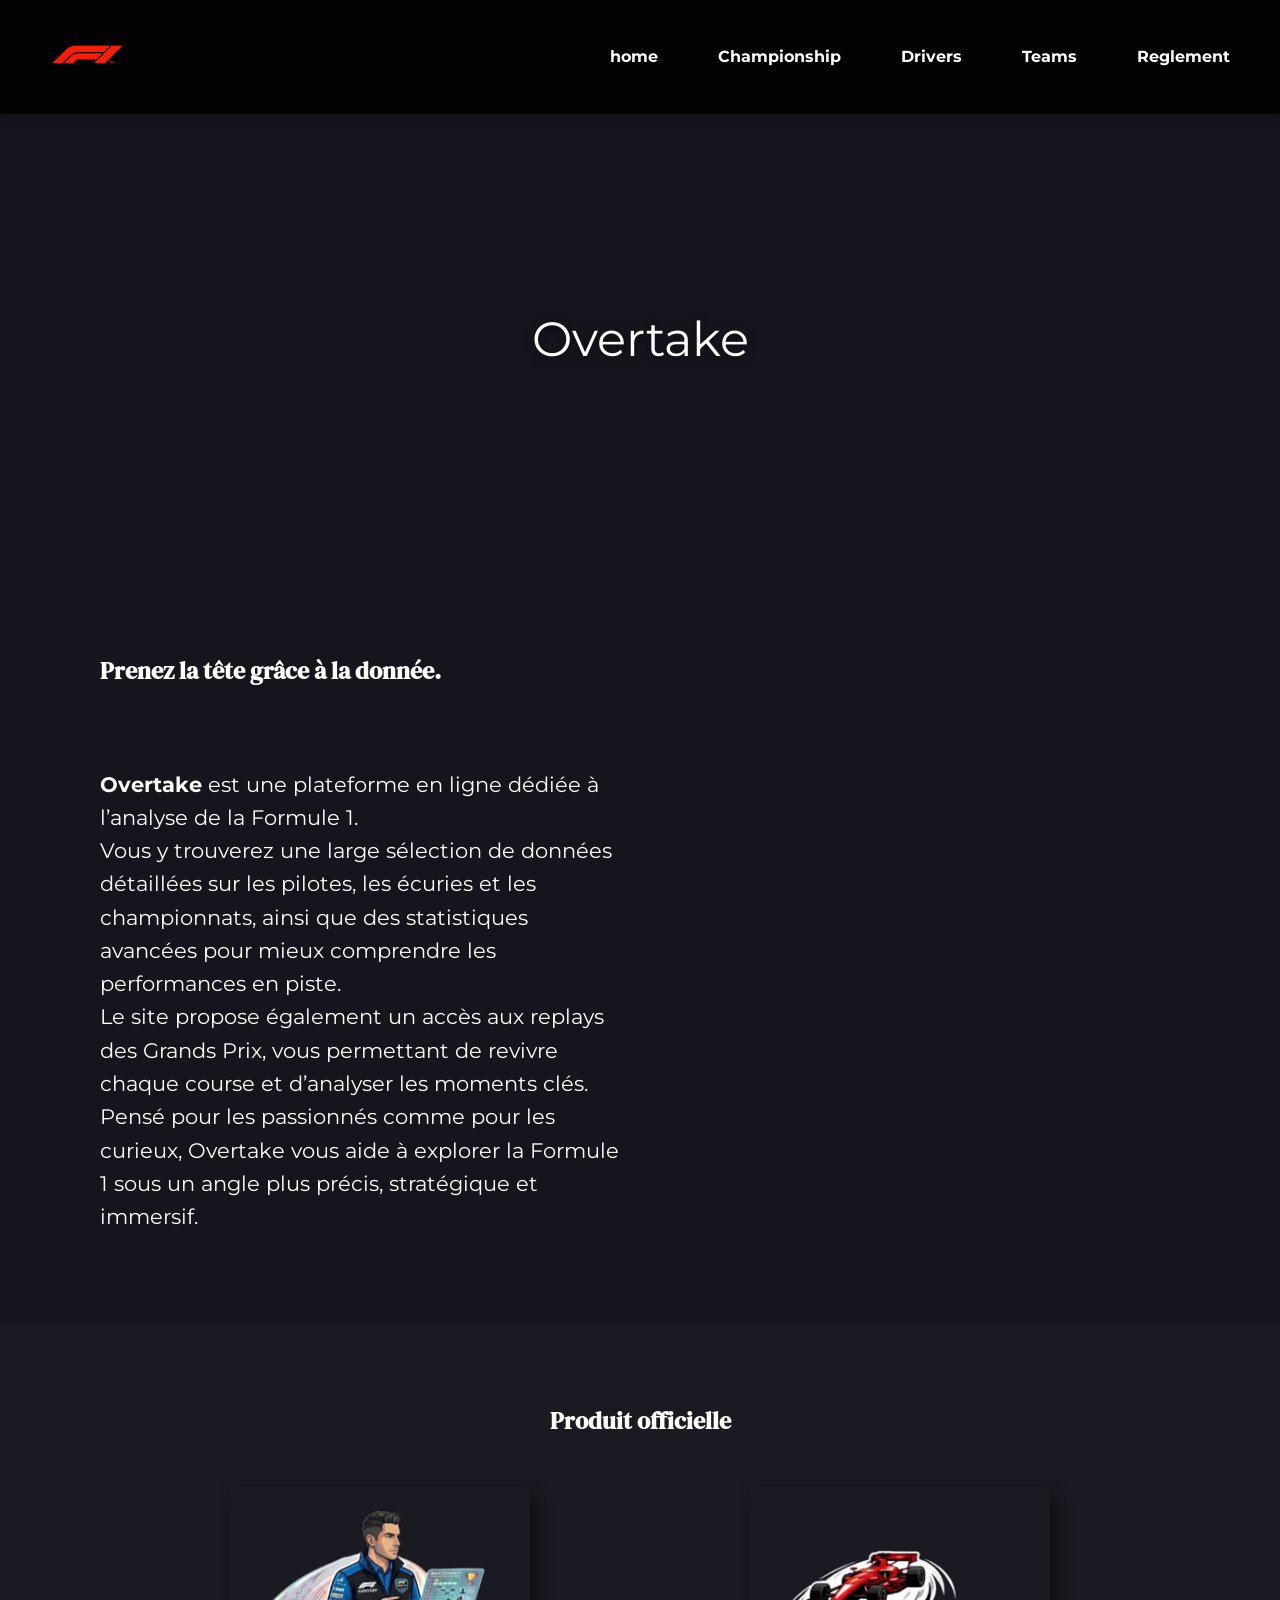
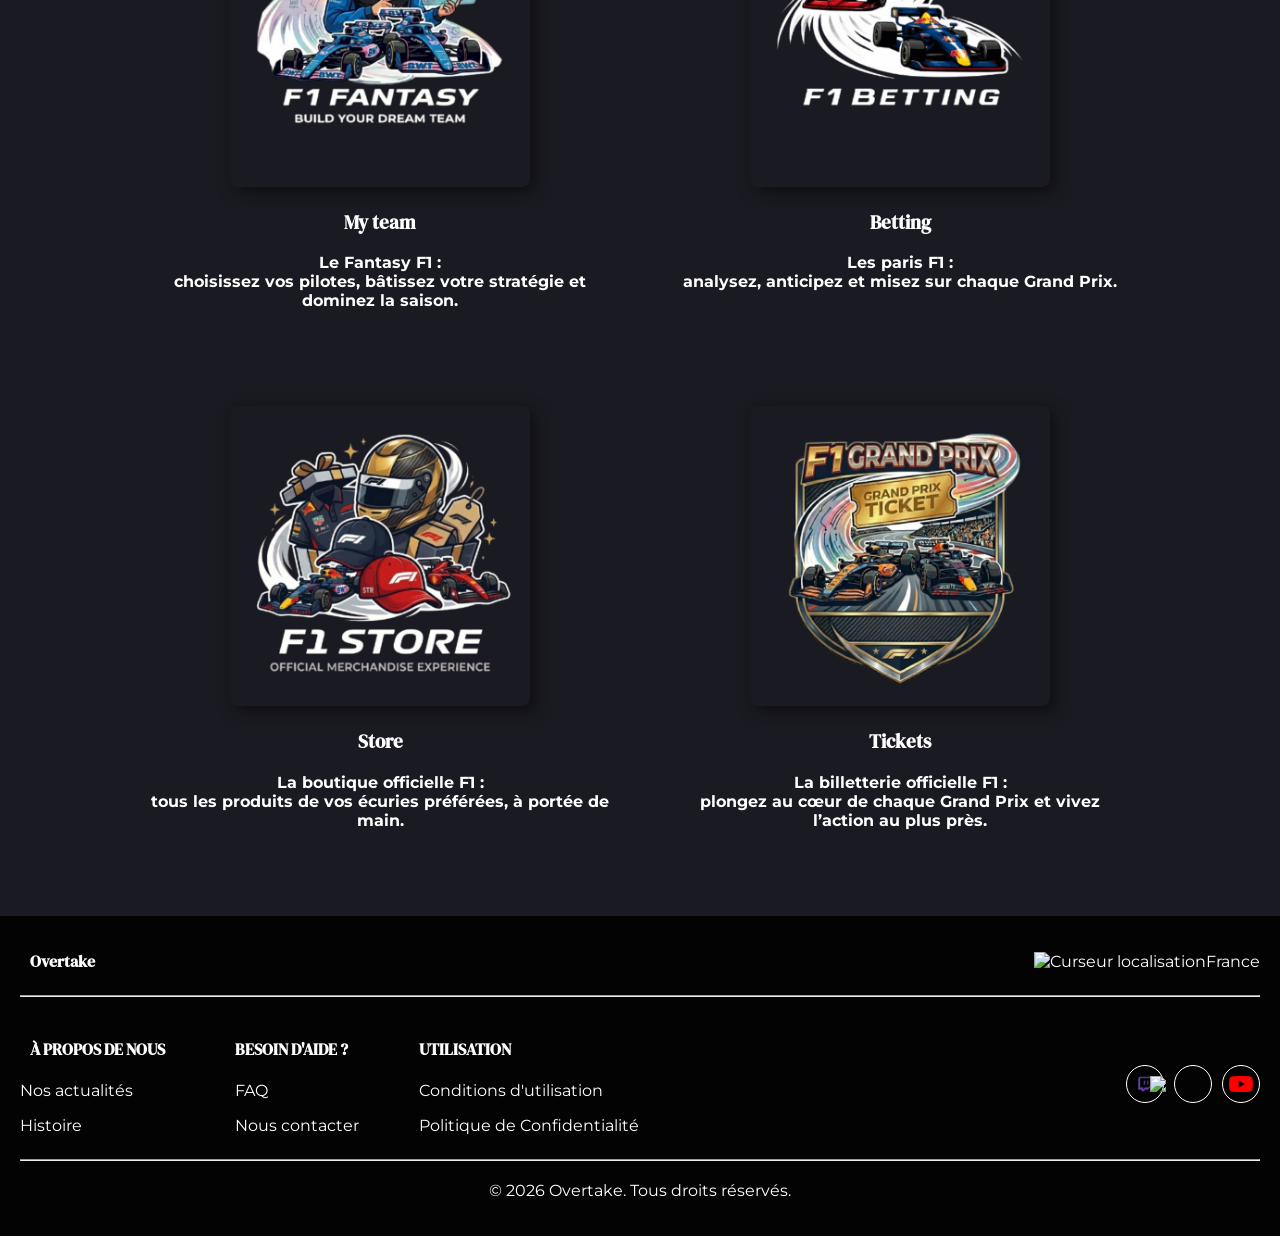
==== index.html @ e1b1501d "Add files via upload" ====
<!DOCTYPE html>
<html lang="fr">
<head>
    <meta charset="UTF-8">
    <meta name="viewport" content="width=device-width, initial-scale=1.0">
    <title>Overtake</title>
    <!-- Typographies : Montserrat + DM Serif Display -->
    <link href="https://fonts.googleapis.com/css2?family=DM+Serif+Display&family=Montserrat:wght@300;400;500;600;700;800&display=swap" rel="stylesheet">
    <link rel="shortcut icon" href="Image/logoF1.jpg">
    <link rel="stylesheet" href="Css/home.css">
</head>
<body>
    <span id="top-page"></span>
    <header>
        <a href="index.html"><img class="logo" src="Image/logoF1Detourer.png" alt="Logo F1" width="75"></a>
        <nav class="container-nav">
                <a class="btn-contact" href="Home.html">home</a>
            <a href="Championship.html">Championship</a>
            <a href="drivers.html">Drivers</a>
            <a href="team.html">Teams</a>
            <a href="reglement.html" class="active">Reglement</a>
        </nav>      
    </header>
    <section class="container-video">
        <iframe 
            class="video"
            src="https://youtu.be/MTe12fH2xtQ?si=jA2ry2TKS_gAadWl"
            frameborder="0"
            allow="autoplay"
            ></iframe>
        <div class="content-video">
            <p>Overtake<br></p>
        </div>
    </section>

    <section class="presentation">
        <h1 class="dm-serif">Prenez la tête grâce à la donnée.</h1>
        <p>
        <strong>Overtake</strong> est une plateforme en ligne dédiée à l’analyse de la Formule 1. 
        <br>Vous y trouverez une large sélection de données détaillées sur les pilotes, les écuries et les championnats, ainsi que des statistiques avancées pour mieux comprendre les performances en piste. 
        <br>Le site propose également un accès aux replays des Grands Prix, vous permettant de revivre chaque course et d’analyser les moments clés. 
        <br>Pensé pour les passionnés comme pour les curieux, Overtake vous aide à explorer la Formule 1 sous un angle plus précis, stratégique et immersif.        </p>
        <div class="slider">
            <img src="Image/verstappenTrophé.jpg" class="slide">
            <img src="Image/gaslyP1.jpg" class="slide">
            <img src="Image/prostP1.jpg" class="slide">
            <img src="Image/SchumacherP1.jpg" class="slide">
        </div>
    </section>

    <section class="nos-valeurs">
        <h2 class="dm-serif">Produit officielle</h2> 
        <div class="container-valeur">
            <div class="container-arbre">
                <a href="https://fantasy.formula1.com/en/?utm_source=web_formula1.com&utm_medium=internal_referral&utm_campaign=navigation" target="_blank"><img src="Image/myTeam.png" alt="F1 store" width="300">
                <h3 class="dm-serif">My team</h3>
                <p>Le Fantasy F1 : <br>choisissez vos pilotes, bâtissez votre stratégie et dominez la saison.</p>
                </a>
            </div>
            <div class="container-main">
                <a href="https://www.formula1.com/en/page/f1-bet target="_blank""><img src="Image/f1Betting2.png" alt="F1 Betting" width="300">
                <h3 class="dm-serif">Betting</h3>
                <p>Les paris F1 : <br>analysez, anticipez et misez sur chaque Grand Prix.</p>
                </a>
            </div>
            <div class="container-velo">
                <a href="https://f1store.formula1.com/en/?_s=bm-fi-f1-prtsite-home-content-block-cta-230625-blw target="_blank""><img src="Image/f1Store.png" alt="F1 store" width="300">
                <h3 class="dm-serif">Store</h3>
                <p>La boutique officielle F1 : <br>tous les produits de vos écuries préférées, à portée de main.</p>
                </a>
            </div>  
            <div class="container-fleur">
                <a href="https://tickets.formula1.com/fr " target="_blank"><img src="Image/myGpTicket.png" alt="F1 gpTicket" width="300">
                <h3 class="dm-serif">Tickets</h3>
                <p>La billetterie officielle F1 : <br>plongez au cœur de chaque Grand Prix et vivez l’action au plus près.</p>
                </a>
            </div>
        </div>
    </section>

    
    <footer>
        <div class="container">
            <a class="dm-serif" href="#top-page">Overtake</a>
            <p><img src="../img/location.png" alt="Curseur localisation" width="20px">France</p>
        </div>
        <hr>
        <div class="container-info">
            <div class="container-group">
                <div>
                    <h4 class="dm-serif"><a class="a-propos" href="a_propos.html">À PROPOS DE NOUS</a></h4> 
                    <P>Nos actualités</P>
                    <P>Histoire</P>
                </div>
                <div>
                    <h4 class="dm-serif">BESOIN D'AIDE ?</h4> 
                    <P>FAQ</P>
                    <P>Nous contacter</P>
                </div>
                <div>
                    <h4 class="dm-serif">UTILISATION</h4>
                    <P>Conditions d'utilisation</P>
                    <P>Politique de Confidentialité</P>
                </div>
            </div>
            <div class="container-reseau">
                <a class="reseau" href="https://www.twitch.tv/idreau_" target="_blank"><img src="Image/twitchDetourer3.png" alt="Twitch"></a> 
                <a class="reseau" href="https://www.instagram.com/idreau_/" target="_blank"><img src="Image/instaLogo.png" alt="instagram"></a> 
                <a class="reseau" href="https://www.youtube.com/@IDREAU" target="_blank"><img src="Image/youtubeDetourer.png" alt="youtube"></a> 
            </div>
        </div>
        <hr>
        <div class="container-droit">
            <p>&copy; 2026 Overtake. Tous droits réservés.</p>
        </div>
    </footer>
</body>
</html>
---- Css/home.css ----
/*=================*/
/*   RESET / BASE  */
/*=================*/

body {
    font-family: "Montserrat", Arial, sans-serif;
    margin: 0;
    background-color: #15151E;
    color: #ffffff;
}

a {
    text-decoration: none;
    color: white;
    font-weight: bold;
    padding: 10px;
}

.dm-serif {
    font-family: "DM Serif Display", serif;
}

/*=================*/
/*      HEADER     */
/*=================*/

header {
    position: sticky;
    top: 0;
    z-index: 20;
    display: flex;
    justify-content: space-between;
    align-items: center;
    padding: 20px 40px;
    background: rgba(0, 0, 0, 0.85);
    box-shadow: 0 2px 5px rgba(0,0,0,0.4);
}

header:hover {
    background: rgba(28, 28, 28, 0.85);
}

.logo {
    width: 75px;
}

.container-nav {
    display: flex;
    gap: 40px;
}

.container-nav a:hover {
    transform: scale(1.15);
}

/*=================*/
/*      VIDEO      */
/*=================*/

.container-video {
    position: relative;
    height: 50vh;
    overflow: hidden;
    display: flex;
    align-items: center;
    justify-content: center;
}

/* Compatible iframe + video */
.video {
    position: absolute;
    top: 50%;
    left: 50%;
    transform: translate(-50%, -50%);
    
    /* Trick pour couvrir toute la zone */
    width: 100vw;
    height: 56.25vw; /* ratio 16:9 */

    min-width: 100%;
    min-height: 100%;

    pointer-events: none; /* évite les clics sur YouTube */
}

/* Ajustement si écran très haut */
@media (min-aspect-ratio: 16/9) {
    .video {
        width: 177.78vh;
        height: 100vh;
    }
}

.content-video {
    position: relative;
    z-index: 1;
    color: white;
    font-size: 3em;
    text-shadow: 0 2px 8px rgba(0,0,0,0.5);
}

/*=================*/
/*   PRESENTATION  */
/*=================*/

.presentation {
    display: grid;
    grid-template-columns: 1fr 1fr;
    gap: 40px;
    align-items: center;
    padding: 70px 100px;
}

/* texte à gauche */
.presentation p {
    grid-column: 1;
    max-width: 100%;
    font-size: 1.3em;
    line-height: 1.6;
}

/* titre à gauche */
.presentation h1 {
    grid-column: 1;
}


/*=================*/
/*     SLIDER      */
/*=================*/

.slider {
    position: relative;
    max-width: 800px;
    height: 400px; /* IMPORTANT */
    overflow: hidden;
    border-radius: 10px;
}

.slide {
    position: absolute;
    width: 100%;
    height: 100%;
    object-fit: cover;
    opacity: 0;
    animation: slider 16s infinite;
}

.slide:nth-child(1) { animation-delay: 0s; }
.slide:nth-child(2) { animation-delay: 4s; }
.slide:nth-child(3) { animation-delay: 8s; }
.slide:nth-child(4) { animation-delay: 12s; }

@keyframes slider {
    0% { opacity: 0; }
    5% { opacity: 1; }
    25% { opacity: 1; }
    30% { opacity: 0; }
    100% { opacity: 0; }
}

/*=================*/
/* NOS VALEURS   */
/*=================*/

.nos-valeurs {
    background-color: #44444520;
    text-align: center;
    padding: 60px 20px;
}

.container-valeur {
    display: grid;
    /* Crée 2 colonnes égales */
    grid-template-columns: 1fr 1fr; 
    /* Espace entre les lignes et les colonnes */
    gap: 60px 40px; 
    /* Centre la grille et limite la largeur pour la lecture */
    max-width: 1000px;
    margin: 40px auto 0 auto; 
}

/* On s'assure que les liens/blocs prennent toute la largeur de la colonne */
.container-valeur > div {
    display: flex;
    flex-direction: column;
    align-items: center;
    transition: 0.4s;
}

.container-valeur img {
    max-width: 300px; /* Taille augmentée pour remplir l'espace */
    width: 100%;     /* S'adapte au conteneur */
    height: auto;
    box-shadow: 5px 5px 15px rgba(0, 0, 0, 0.5); /* Ombre plus naturelle */
    border-radius: 8px;
}

.container-valeur div:hover {
    transform: scale(1.05);
}

/*=================*/
/*     FOOTER      */
/*=================*/

footer {
    background-color: rgba(0, 0, 0, 0.85);
    color: white;
    padding: 20px;
}

footer .container {
    display: flex;
    justify-content: space-between;
    align-items: center;
}

footer .container-info {
    display: flex;
    justify-content: space-between;
    margin-top: 20px;
}

footer .container-group {
    display: flex;
    gap: 60px;
}

footer .container-droit {
    text-align: center;
    margin-top: 20px;
}

footer .reseau {
	display: flex;
	justify-content: center;
	width: 16px;
	height: 16px;
	border-radius: 50%;
	border: 1px solid white;
}

.container-reseau {
    display: flex;
    gap: 10px; /* espace entre les icônes */
    align-items: center;
}


/*=================*/
/*   ANIMATION     */
/*=================*/

.presentation,
.nos-valeurs,
.content-video p {
    opacity: 0;
    transform: translateY(50px);
    animation: fadeInUp 1s forwards;
}

@keyframes fadeInUp {
    to {
        opacity: 1;
        transform: translateY(0);
    }
}

/*=================*/
/*   RESPONSIVE    */
/*=================*/

@media (max-width: 900px) {
    .container-video {
        display: none;
    }

    .presentation {
        grid-template-columns: 1fr;
        padding: 30px;
    }

    .container-nav {
        gap: 15px;
        font-size: 0.9em;
    }
}

@media (max-width: 500px) {
    .logo {
        display: none;
    }

    .container-nav {
        font-size: 0.7em;
    }
}


/*=================*/
/* VIDEO      */
/*=================*/

.container-video-build {
    position: relative;
    width: 100%;
    height: 100vh; /* Utilise 100% de la hauteur de l'écran */
    overflow: hidden;
    display: flex;
    align-items: center;      /* Centre verticalement */
    justify-content: center;   /* Centre horizontalement */
}

.video-build {
    position: absolute;
    top: 50%;
    left: 50%;
    transform: translate(-50%, -50%);
    min-width: 100%; 
    min-height: 100%;
    width: auto;
    height: auto;   
    z-index: -1;
}

.content-video-build {
    z-index: 1;
    text-align: center; /* Centre le texte à l'intérieur du div */
}

.content-video-build p {
    color: white;
    font-family: "DM Serif Display", serif; 
    font-size: 4rem; /* Ajuste la taille selon tes besoins */
    line-height: 1.2;
    text-shadow: 0px 4px 10px rgba(0, 0, 0, 0.7); /* Ombre pour la lisibilité */
    margin: 0;
}

/*=================*/
/* ANIMATION     */
/*=================*/

/* On garde ton animation mais on cible bien le nouveau paragraphe */
.presentation,
.nos-valeurs,
.content-video-build p {
    opacity: 0;
    transform: translateY(30px);
    animation: fadeInUp 1.2s ease-out forwards;
}

@keyframes fadeInUp {
    to {
        opacity: 1;
        transform: translateY(0);
    }
}
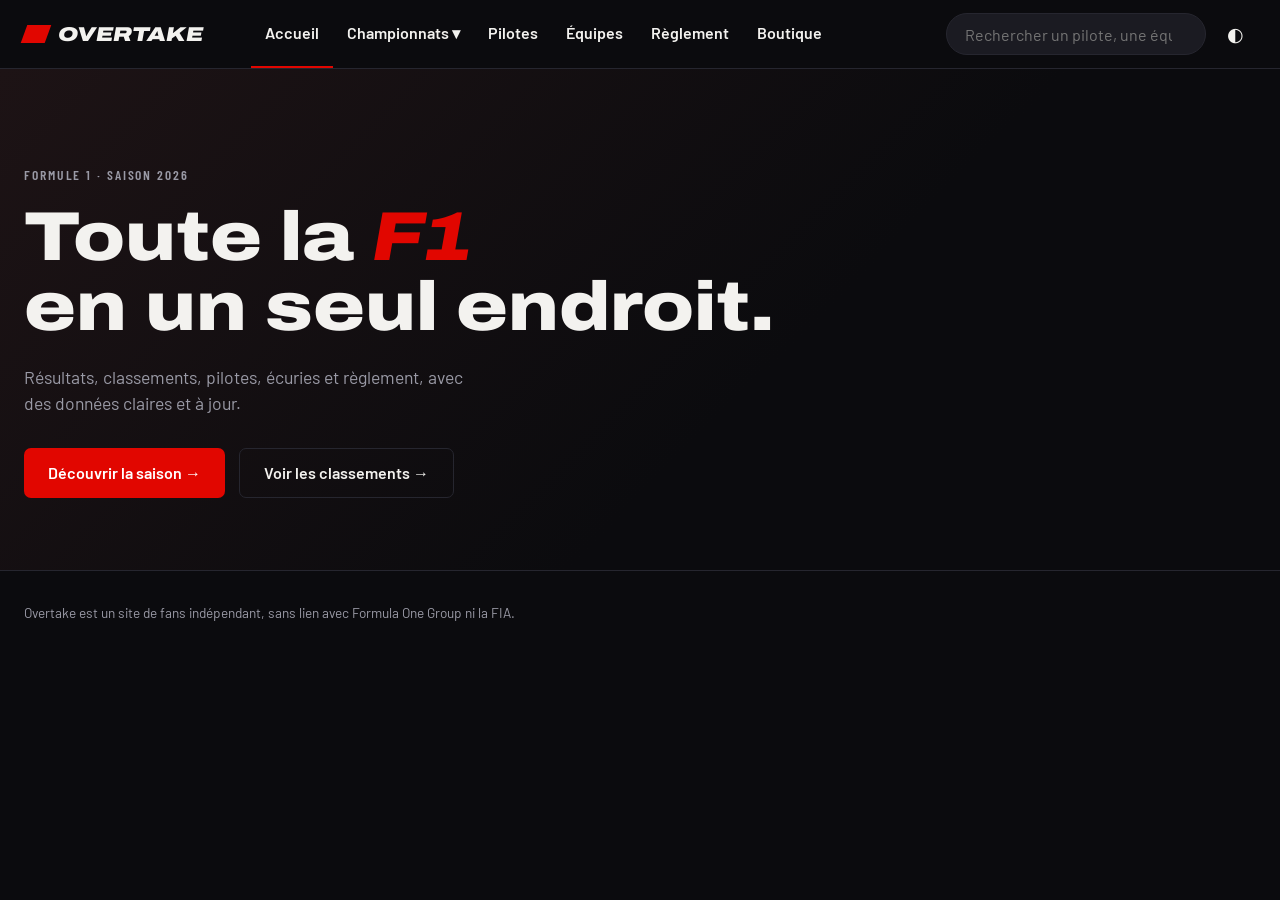
==== commit f4aa61ef: "Ajout de la navbar, du footer ainsi que du menu" ====
--- a/index.html
+++ b/index.html
@@ -3,116 +3,87 @@
 <head>
     <meta charset="UTF-8">
     <meta name="viewport" content="width=device-width, initial-scale=1.0">
-    <title>Overtake</title>
-    <!-- Typographies : Montserrat + DM Serif Display -->
-    <link href="https://fonts.googleapis.com/css2?family=DM+Serif+Display&family=Montserrat:wght@300;400;500;600;700;800&display=swap" rel="stylesheet">
-    <link rel="shortcut icon" href="Image/logoF1.jpg">
-    <link rel="stylesheet" href="Css/home.css">
+    <title>Overtake – Toute la F1 en un seul endroit</title>
+
+    <!-- Polices Google : Archivo (titres), Barlow (texte), Barlow Condensed (petits labels) -->
+    <link rel="preconnect" href="https://fonts.googleapis.com">
+    <link rel="preconnect" href="https://fonts.gstatic.com" crossorigin>
+    <link rel="stylesheet" href="https://fonts.googleapis.com/css2?family=Archivo:ital,wdth,wght@0,62..125,100..900;1,62..125,100..900&family=Barlow:wght@400;500;600;700&family=Barlow+Condensed:wght@500;600;700&display=swap">
+
+    <link rel="stylesheet" href="css/index.css">
 </head>
 <body>
-    <span id="top-page"></span>
-    <header>
-        <a href="index.html"><img class="logo" src="Image/logoF1Detourer.png" alt="Logo F1" width="75"></a>
-        <nav class="container-nav">
-                <a class="btn-contact" href="Home.html">home</a>
-            <a href="Championship.html">Championship</a>
-            <a href="drivers.html">Drivers</a>
-            <a href="team.html">Teams</a>
-            <a href="reglement.html" class="active">Reglement</a>
-        </nav>      
-    </header>
-    <section class="container-video">
-        <iframe 
-            class="video"
-            src="https://youtu.be/MTe12fH2xtQ?si=jA2ry2TKS_gAadWl"
-            frameborder="0"
-            allow="autoplay"
-            ></iframe>
-        <div class="content-video">
-            <p>Overtake<br></p>
+
+<!-- =====================================================
+     NAVBAR
+     ===================================================== -->
+<header class="nav">
+    <div class="container nav__inner">
+
+        <a href="#" class="logo">
+            <span class="logo__mark"></span>
+            OVERTAKE
+        </a>
+
+        <nav class="nav__links" id="navLinks">
+            <a href="#" class="nav__link is-active">Accueil</a>
+
+            <!-- Un lien avec menu déroulant -->
+            <div class="nav__item">
+                <button class="nav__link">Championnats ▾</button>
+                <div class="dropdown">
+                    <a href="#">Classement pilotes</a>
+                    <a href="#">Classement constructeurs</a>
+                    <a href="#">Calendrier 2026</a>
+                </div>
+            </div>
+
+            <!-- TODO : refais la même chose pour Pilotes, Équipes et Règlement -->
+            <a href="#" class="nav__link">Pilotes</a>
+            <a href="#" class="nav__link">Équipes</a>
+            <a href="#" class="nav__link">Règlement</a>
+            <a href="#boutique" class="nav__link">Boutique</a>
+        </nav>
+
+        <div class="nav__tools">
+            <input type="search" class="search" placeholder="Rechercher un pilote, une équipe…">
+            <button class="icon-btn" id="themeBtn" aria-label="Changer de thème">◐</button>
+            <button class="icon-btn burger" id="burgerBtn" aria-label="Menu">☰</button>
         </div>
-    </section>
 
-    <section class="presentation">
-        <h1 class="dm-serif">Prenez la tête grâce à la donnée.</h1>
-        <p>
-        <strong>Overtake</strong> est une plateforme en ligne dédiée à l’analyse de la Formule 1. 
-        <br>Vous y trouverez une large sélection de données détaillées sur les pilotes, les écuries et les championnats, ainsi que des statistiques avancées pour mieux comprendre les performances en piste. 
-        <br>Le site propose également un accès aux replays des Grands Prix, vous permettant de revivre chaque course et d’analyser les moments clés. 
-        <br>Pensé pour les passionnés comme pour les curieux, Overtake vous aide à explorer la Formule 1 sous un angle plus précis, stratégique et immersif.        </p>
-        <div class="slider">
-            <img src="Image/verstappenTrophé.jpg" class="slide">
-            <img src="Image/gaslyP1.jpg" class="slide">
-            <img src="Image/prostP1.jpg" class="slide">
-            <img src="Image/SchumacherP1.jpg" class="slide">
-        </div>
-    </section>
+    </div>
+</header>
 
-    <section class="nos-valeurs">
-        <h2 class="dm-serif">Produit officielle</h2> 
-        <div class="container-valeur">
-            <div class="container-arbre">
-                <a href="https://fantasy.formula1.com/en/?utm_source=web_formula1.com&utm_medium=internal_referral&utm_campaign=navigation" target="_blank"><img src="Image/myTeam.png" alt="F1 store" width="300">
-                <h3 class="dm-serif">My team</h3>
-                <p>Le Fantasy F1 : <br>choisissez vos pilotes, bâtissez votre stratégie et dominez la saison.</p>
-                </a>
-            </div>
-            <div class="container-main">
-                <a href="https://www.formula1.com/en/page/f1-bet target="_blank""><img src="Image/f1Betting2.png" alt="F1 Betting" width="300">
-                <h3 class="dm-serif">Betting</h3>
-                <p>Les paris F1 : <br>analysez, anticipez et misez sur chaque Grand Prix.</p>
-                </a>
-            </div>
-            <div class="container-velo">
-                <a href="https://f1store.formula1.com/en/?_s=bm-fi-f1-prtsite-home-content-block-cta-230625-blw target="_blank""><img src="Image/f1Store.png" alt="F1 store" width="300">
-                <h3 class="dm-serif">Store</h3>
-                <p>La boutique officielle F1 : <br>tous les produits de vos écuries préférées, à portée de main.</p>
-                </a>
-            </div>  
-            <div class="container-fleur">
-                <a href="https://tickets.formula1.com/fr " target="_blank"><img src="Image/myGpTicket.png" alt="F1 gpTicket" width="300">
-                <h3 class="dm-serif">Tickets</h3>
-                <p>La billetterie officielle F1 : <br>plongez au cœur de chaque Grand Prix et vivez l’action au plus près.</p>
-                </a>
+<main>
+
+    <!-- =====================================================
+         HERO
+         ===================================================== -->
+    <section class="hero">
+        <div class="container">
+            <p class="eyebrow">Formule 1 · Saison 2026</p>
+            <h1 class="hero__title">
+                Toute la <em>F1</em><br>
+                en un seul endroit.
+            </h1>
+            <p class="hero__text">
+                Résultats, classements, pilotes, écuries et règlement, avec des données claires et à jour.
+            </p>
+            <div class="hero__buttons">
+                <a href="#programme" class="btn btn--primary">Découvrir la saison →</a>
+                <a href="#classements" class="btn btn--ghost">Voir les classements →</a>
             </div>
         </div>
     </section>
 
-    
-    <footer>
-        <div class="container">
-            <a class="dm-serif" href="#top-page">Overtake</a>
-            <p><img src="../img/location.png" alt="Curseur localisation" width="20px">France</p>
-        </div>
-        <hr>
-        <div class="container-info">
-            <div class="container-group">
-                <div>
-                    <h4 class="dm-serif"><a class="a-propos" href="a_propos.html">À PROPOS DE NOUS</a></h4> 
-                    <P>Nos actualités</P>
-                    <P>Histoire</P>
-                </div>
-                <div>
-                    <h4 class="dm-serif">BESOIN D'AIDE ?</h4> 
-                    <P>FAQ</P>
-                    <P>Nous contacter</P>
-                </div>
-                <div>
-                    <h4 class="dm-serif">UTILISATION</h4>
-                    <P>Conditions d'utilisation</P>
-                    <P>Politique de Confidentialité</P>
-                </div>
-            </div>
-            <div class="container-reseau">
-                <a class="reseau" href="https://www.twitch.tv/idreau_" target="_blank"><img src="Image/twitchDetourer3.png" alt="Twitch"></a> 
-                <a class="reseau" href="https://www.instagram.com/idreau_/" target="_blank"><img src="Image/instaLogo.png" alt="instagram"></a> 
-                <a class="reseau" href="https://www.youtube.com/@IDREAU" target="_blank"><img src="Image/youtubeDetourer.png" alt="youtube"></a> 
-            </div>
-        </div>
-        <hr>
-        <div class="container-droit">
-            <p>&copy; 2026 Overtake. Tous droits réservés.</p>
-        </div>
-    </footer>
+</main>
+
+<footer class="footer">
+    <div class="container">
+        <p>Overtake est un site de fans indépendant, sans lien avec Formula One Group ni la FIA.</p>
+    </div>
+</footer>
+
+<script src="js/index.js"></script>
 </body>
 </html>
--- a/css/index.css
+++ b/css/index.css
@@ -0,0 +1,475 @@
+/* =========================================================
+   1. VARIABLES (couleurs, polices…)
+   Change une valeur ici, elle change partout sur le site.
+   ========================================================= */
+:root {
+    --bg: #0b0b0e;          /* fond de la page */
+    --surface: #141419;     /* fond des cartes */
+    --surface-2: #1b1b22;   /* fond un peu plus clair */
+    --line: #26262f;        /* bordures */
+    --text: #f3f2ef;        /* texte principal */
+    --muted: #9a9aa6;       /* texte secondaire */
+    --accent: #e10600;      /* rouge Overtake */
+
+    --font-title: "Archivo", "Arial Black", sans-serif;
+    --font-body: "Barlow", Arial, sans-serif;
+    --font-label: "Barlow Condensed", "Arial Narrow", sans-serif;
+
+    --radius: 10px;
+    --max-width: 1320px;
+}
+
+/* Thème clair : activé quand on ajoute data-theme="light" sur <html> (voir main.js) */
+[data-theme="light"] {
+    --bg: #f3f3f5;
+    --surface: #ffffff;
+    --surface-2: #ececf0;
+    --line: #dcdce3;
+    --text: #131317;
+    --muted: #5c5c68;
+}
+
+/* =========================================================
+   2. RESET + BASES
+   ========================================================= */
+*,
+*::before,
+*::after {
+    box-sizing: border-box;
+    margin: 0;
+    padding: 0;
+}
+
+body {
+    background: var(--bg);
+    color: var(--text);
+    font-family: var(--font-body);
+    font-size: 16px;
+    line-height: 1.5;
+}
+
+a {
+    color: inherit;
+    text-decoration: none;
+}
+
+button {
+    font: inherit;
+    color: inherit;
+    background: none;
+    border: none;
+    cursor: pointer;
+}
+
+img {
+    max-width: 100%;
+    display: block;
+}
+
+/* Conteneur centré, réutilisé dans toutes les sections */
+.container {
+    max-width: var(--max-width);
+    margin: 0 auto;
+    padding: 0 24px;
+}
+
+.section {
+    padding: 56px 0;
+}
+
+/* Titre de section avec la barre rouge devant */
+.section-title {
+    display: flex;
+    align-items: center;
+    gap: 14px;
+    font-family: var(--font-title);
+    font-weight: 800;
+    font-size: 1.8rem;
+    margin-bottom: 24px;
+}
+
+.section-title::before {
+    content: "";
+    width: 40px;
+    height: 4px;
+    background: var(--accent);
+    border-radius: 2px;
+}
+
+/* Petit texte en majuscules au-dessus des titres */
+.eyebrow {
+    font-family: var(--font-label);
+    font-weight: 600;
+    letter-spacing: 0.14em;
+    text-transform: uppercase;
+    font-size: 0.85rem;
+    color: var(--muted);
+}
+
+/* =========================================================
+   3. BOUTONS
+   ========================================================= */
+.btn {
+    display: inline-flex;
+    align-items: center;
+    gap: 10px;
+    height: 50px;
+    padding: 0 24px;
+    border-radius: 7px;
+    font-weight: 600;
+    transition: transform 0.15s, background 0.15s;
+}
+
+.btn--primary {
+    background: var(--accent);
+    color: #fff;
+}
+
+.btn--primary:hover {
+    transform: translateY(-2px);
+}
+
+.btn--ghost {
+    border: 1px solid var(--line);
+}
+
+.btn--ghost:hover {
+    background: var(--surface-2);
+}
+
+/* =========================================================
+   4. NAVBAR
+   ========================================================= */
+.nav {
+    position: sticky;           /* reste collée en haut au scroll */
+    top: 0;
+    z-index: 100;
+    background: var(--bg);
+    border-bottom: 1px solid var(--line);
+}
+
+.nav__inner {
+    display: flex;
+    align-items: center;
+    gap: 24px;
+    height: 68px;
+}
+
+.logo {
+    display: flex;
+    align-items: center;
+    gap: 10px;
+    font-family: var(--font-title);
+    font-stretch: 125%;
+    font-weight: 900;
+    font-style: italic;
+    font-size: 1.25rem;
+}
+
+/* Le petit parallélogramme rouge du logo */
+.logo__mark {
+    width: 24px;
+    height: 18px;
+    background: var(--accent);
+    transform: skewX(-20deg);
+}
+
+.nav__links {
+    display: flex;
+    align-items: center;
+    height: 100%;
+    margin-left: 24px;
+}
+
+.nav__link {
+    display: flex;
+    align-items: center;
+    height: 100%;
+    padding: 0 14px;
+    font-weight: 600;
+    border-bottom: 2px solid transparent;
+}
+
+.nav__link.is-active {
+    border-bottom-color: var(--accent);
+}
+
+/* Menu déroulant : caché par défaut, visible au survol */
+.nav__item {
+    position: relative;
+    height: 100%;
+}
+
+.dropdown {
+    display: none;
+    position: absolute;
+    top: 100%;
+    left: 0;
+    min-width: 220px;
+    padding: 8px;
+    background: var(--surface);
+    border: 1px solid var(--line);
+    border-radius: var(--radius);
+}
+
+.nav__item:hover .dropdown {
+    display: grid;
+}
+
+.dropdown a {
+    padding: 9px 12px;
+    border-radius: 6px;
+    color: var(--muted);
+}
+
+.dropdown a:hover {
+    background: var(--surface-2);
+    color: var(--text);
+}
+
+.nav__tools {
+    margin-left: auto;          /* pousse les outils tout à droite */
+    display: flex;
+    align-items: center;
+    gap: 8px;
+}
+
+.search {
+    height: 42px;
+    width: 260px;
+    padding: 0 18px;
+    border-radius: 999px;
+    border: 1px solid var(--line);
+    background: var(--surface-2);
+    color: var(--text);
+    font: inherit;
+}
+
+.icon-btn {
+    width: 42px;
+    height: 42px;
+    border-radius: 50%;
+    font-size: 1.2rem;
+}
+
+.icon-btn:hover {
+    background: var(--surface-2);
+}
+
+.burger {
+    display: none;              /* visible seulement sur mobile */
+}
+
+/* =========================================================
+   5. HERO
+   ========================================================= */
+.hero {
+    padding: 96px 0 72px;
+    /* TODO : remplace ce dégradé par ton image de fond */
+    background: linear-gradient(135deg, #1d1315, #0b0b0e 60%);
+}
+
+.hero__title {
+    font-family: var(--font-title);
+    font-stretch: 118%;
+    font-weight: 850;
+    font-size: clamp(2.3rem, 5.4vw, 4.6rem);   /* taille qui s'adapte à l'écran */
+    line-height: 1;
+    margin: 18px 0 22px;
+}
+
+.hero__title em {
+    color: var(--accent);
+}
+
+.hero__text {
+    max-width: 46ch;
+    color: var(--muted);
+    font-size: 1.1rem;
+}
+
+.hero__buttons {
+    display: flex;
+    flex-wrap: wrap;
+    gap: 14px;
+    margin-top: 32px;
+}
+
+/* =========================================================
+   6. LES 4 CARTES
+   ========================================================= */
+.cards {
+    display: grid;
+    grid-template-columns: repeat(4, 1fr);
+    gap: 16px;
+}
+
+.card {
+    min-height: 240px;
+    padding: 22px;
+    border-radius: 12px;
+    background: var(--surface);
+    border: 1px solid var(--line);
+    display: flex;
+    flex-direction: column;
+    justify-content: flex-end;   /* texte collé en bas de la carte */
+}
+
+.card h3 {
+    font-family: var(--font-title);
+    font-size: 1.4rem;
+    margin-bottom: 6px;
+}
+
+.card p {
+    color: var(--muted);
+}
+
+/* =========================================================
+   7. CLASSEMENTS + PROCHAIN GP
+   ========================================================= */
+.duo {
+    display: grid;
+    grid-template-columns: 5fr 7fr;
+    gap: 48px;
+}
+
+.standings {
+    list-style: none;
+}
+
+.standings__row {
+    display: grid;
+    grid-template-columns: 40px 1fr auto;
+    align-items: center;
+    padding: 14px 10px;
+    border-bottom: 1px solid var(--line);
+}
+
+.pts {
+    font-weight: 700;
+}
+
+/* Nom de l'écurie sous le nom du pilote */
+.name small {
+    display: block;
+    color: var(--muted);
+    font-size: 0.8rem;
+}
+
+.next-gp {
+    padding: 26px;
+    border-radius: 12px;
+    background: var(--surface);
+    border: 1px solid var(--line);
+}
+
+.next-gp h3 {
+    font-family: var(--font-title);
+    font-size: 1.6rem;
+    margin: 8px 0 4px;
+}
+
+.countdown {
+    display: grid;
+    grid-template-columns: repeat(4, 1fr);
+    gap: 8px;
+    margin-top: 20px;
+}
+
+.countdown div {
+    padding: 12px;
+    text-align: center;
+    border-radius: 8px;
+    background: var(--surface-2);
+}
+
+.countdown b {
+    display: block;
+    font-family: var(--font-title);
+    font-size: 1.7rem;
+    font-variant-numeric: tabular-nums;  /* les chiffres ne "sautent" pas */
+}
+
+.countdown small {
+    color: var(--muted);
+    font-size: 0.75rem;
+}
+
+/* =========================================================
+   8. BOUTIQUE
+   ========================================================= */
+.products {
+    display: grid;
+    grid-template-columns: repeat(auto-fill, minmax(200px, 1fr));
+    gap: 14px;
+}
+
+.product {
+    padding: 14px;
+    border-radius: 12px;
+    background: var(--surface);
+    border: 1px solid var(--line);
+}
+
+.product__img {
+    aspect-ratio: 4 / 3;
+    border-radius: 8px;
+    background: var(--surface-2);   /* TODO : remplace par une <img> */
+    margin-bottom: 12px;
+}
+
+.product__price {
+    font-weight: 700;
+    margin-top: 4px;
+}
+
+/* =========================================================
+   9. FOOTER
+   ========================================================= */
+.footer {
+    border-top: 1px solid var(--line);
+    padding: 32px 0;
+    color: var(--muted);
+    font-size: 0.85rem;
+}
+
+/* =========================================================
+   10. RESPONSIVE (tablette et mobile)
+   ========================================================= */
+@media (max-width: 1000px) {
+    .cards { grid-template-columns: repeat(2, 1fr); }
+    .duo { grid-template-columns: 1fr; }
+    .search { display: none; }
+}
+
+@media (max-width: 760px) {
+    .burger { display: block; }
+
+    /* Les liens deviennent un menu vertical caché */
+    .nav__links {
+        display: none;
+        position: absolute;
+        top: 68px;
+        left: 0;
+        right: 0;
+        height: auto;
+        flex-direction: column;
+        align-items: stretch;
+        margin: 0;
+        padding: 8px 24px 16px;
+        background: var(--surface);
+        border-bottom: 1px solid var(--line);
+    }
+
+    /* La classe "is-open" est ajoutée par main.js quand on clique sur ☰ */
+    .nav__links.is-open { display: flex; }
+
+    .nav__link { padding: 14px 0; }
+    .dropdown { display: none !important; }
+}
+
+@media (max-width: 560px) {
+    .cards { grid-template-columns: 1fr; }
+    .container { padding: 0 16px; }
+}
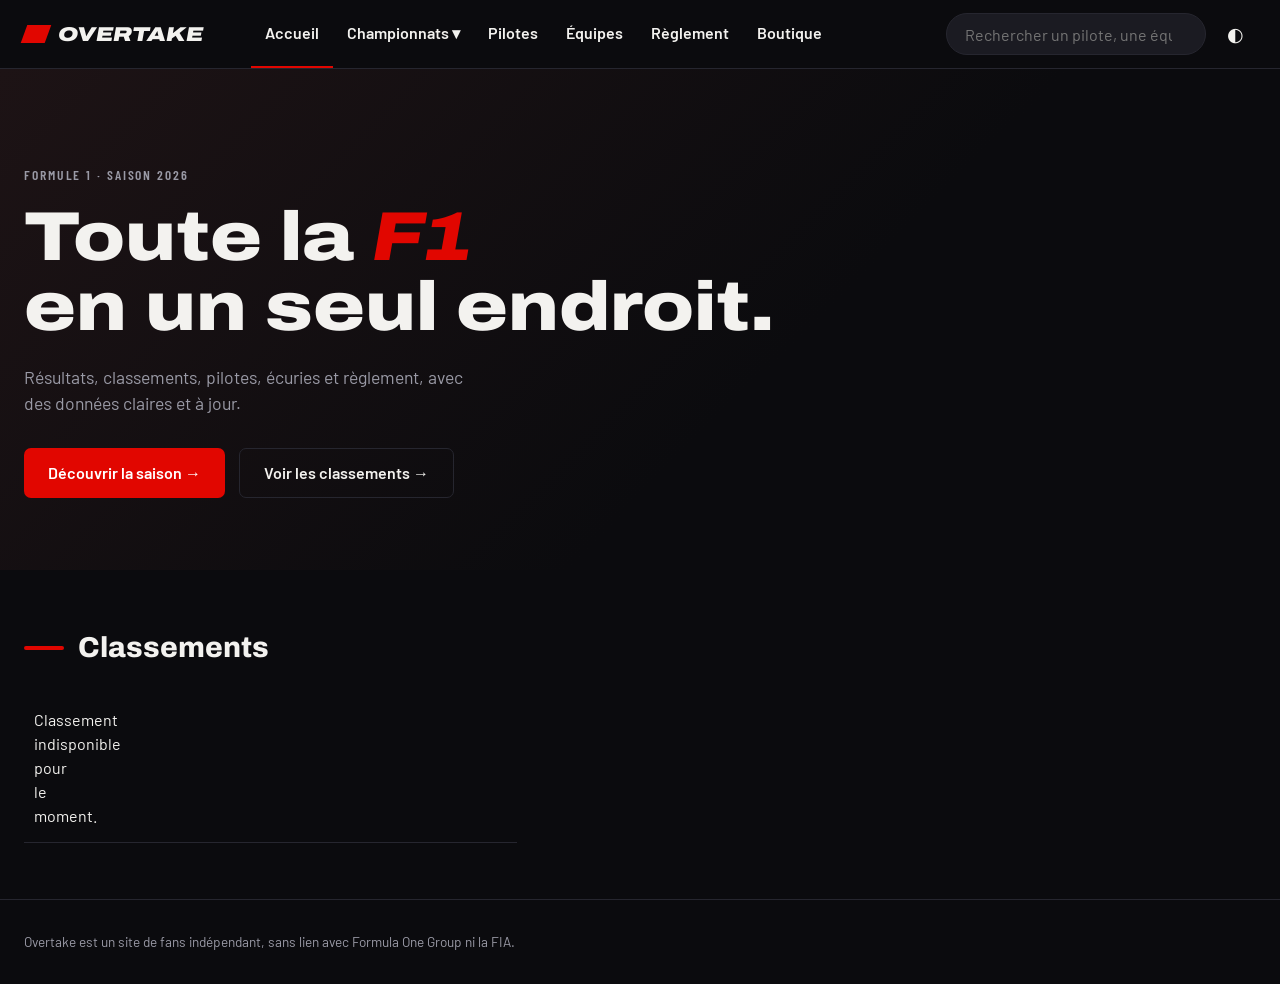
==== commit c07a1253: "Ajout du classement pilote au sur la page principale" ====
--- a/index.html
+++ b/index.html
@@ -76,6 +76,25 @@
         </div>
     </section>
 
+
+    <!-- =====================================================
+         CLASSEMENTS + PROCHAIN GP (côte à côte)
+         ===================================================== -->
+    <section class="section">
+        <div class="container duo">
+
+            <div id="classements">
+                <h2 class="section-title">Classements</h2>
+                <!-- Rempli automatiquement par main.js grâce à l'API -->
+                <ol class="standings" id="standings">
+                    <li class="standings__row">Chargement du classement…</li>
+                </ol>
+            </div>
+
+
+
+        </div>
+    </section>
 </main>
 
 <footer class="footer">
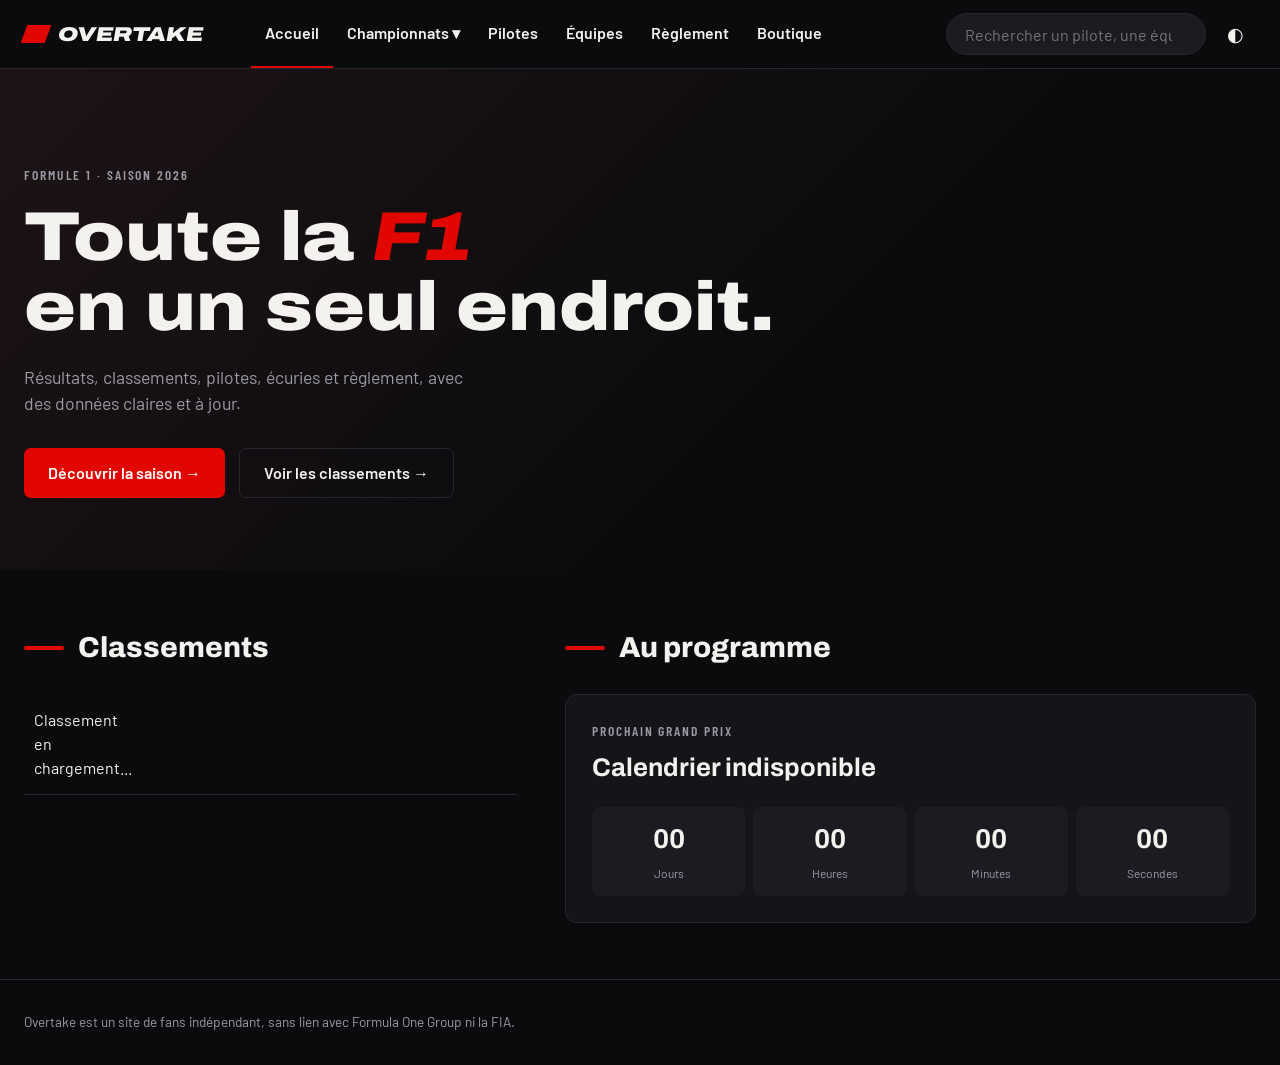
==== commit c01dad76: "Ajout du prochain gp avec le temps jusqu'au depart du grand prix" ====
--- a/index.html
+++ b/index.html
@@ -4,8 +4,6 @@
     <meta charset="UTF-8">
     <meta name="viewport" content="width=device-width, initial-scale=1.0">
     <title>Overtake – Toute la F1 en un seul endroit</title>
-
-    <!-- Polices Google : Archivo (titres), Barlow (texte), Barlow Condensed (petits labels) -->
     <link rel="preconnect" href="https://fonts.googleapis.com">
     <link rel="preconnect" href="https://fonts.gstatic.com" crossorigin>
     <link rel="stylesheet" href="https://fonts.googleapis.com/css2?family=Archivo:ital,wdth,wght@0,62..125,100..900;1,62..125,100..900&family=Barlow:wght@400;500;600;700&family=Barlow+Condensed:wght@500;600;700&display=swap">
@@ -13,21 +11,17 @@
     <link rel="stylesheet" href="css/index.css">
 </head>
 <body>
-
 <!-- =====================================================
      NAVBAR
      ===================================================== -->
 <header class="nav">
     <div class="container nav__inner">
-
         <a href="#" class="logo">
             <span class="logo__mark"></span>
             OVERTAKE
         </a>
-
         <nav class="nav__links" id="navLinks">
             <a href="#" class="nav__link is-active">Accueil</a>
-
             <!-- Un lien avec menu déroulant -->
             <div class="nav__item">
                 <button class="nav__link">Championnats ▾</button>
@@ -78,21 +72,34 @@
 
 
     <!-- =====================================================
-         CLASSEMENTS + PROCHAIN GP (côte à côte)
+         CLASSEMENTS + PROCHAIN GP
          ===================================================== -->
     <section class="section">
         <div class="container duo">
 
             <div id="classements">
                 <h2 class="section-title">Classements</h2>
-                <!-- Rempli automatiquement par main.js grâce à l'API -->
+                <!-- Rempli automatiquement par index.js grâce à l'API -->
                 <ol class="standings" id="standings">
                     <li class="standings__row">Chargement du classement…</li>
                 </ol>
             </div>
-
-
-
+            <div id="programme">
+                <h2 class="section-title">Au programme</h2>
+                <div class="next-gp">
+                    <p class="eyebrow">Prochain Grand Prix</p>
+                    <!-- Nom, circuit et date remplis automatiquement par index.js -->
+                    <h3 id="gp-name">Chargement…</h3>
+                    <p id="gp-info"></p>
+                    <!-- Le compte à rebours sera rempli par index.js -->
+                    <div class="countdown" id="countdown">
+                        <div><b id="cd-days">00</b><small>Jours</small></div>
+                        <div><b id="cd-hours">00</b><small>Heures</small></div>
+                        <div><b id="cd-min">00</b><small>Minutes</small></div>
+                        <div><b id="cd-sec">00</b><small>Secondes</small></div>
+                    </div>
+                </div>
+            </div>
         </div>
     </section>
 </main>
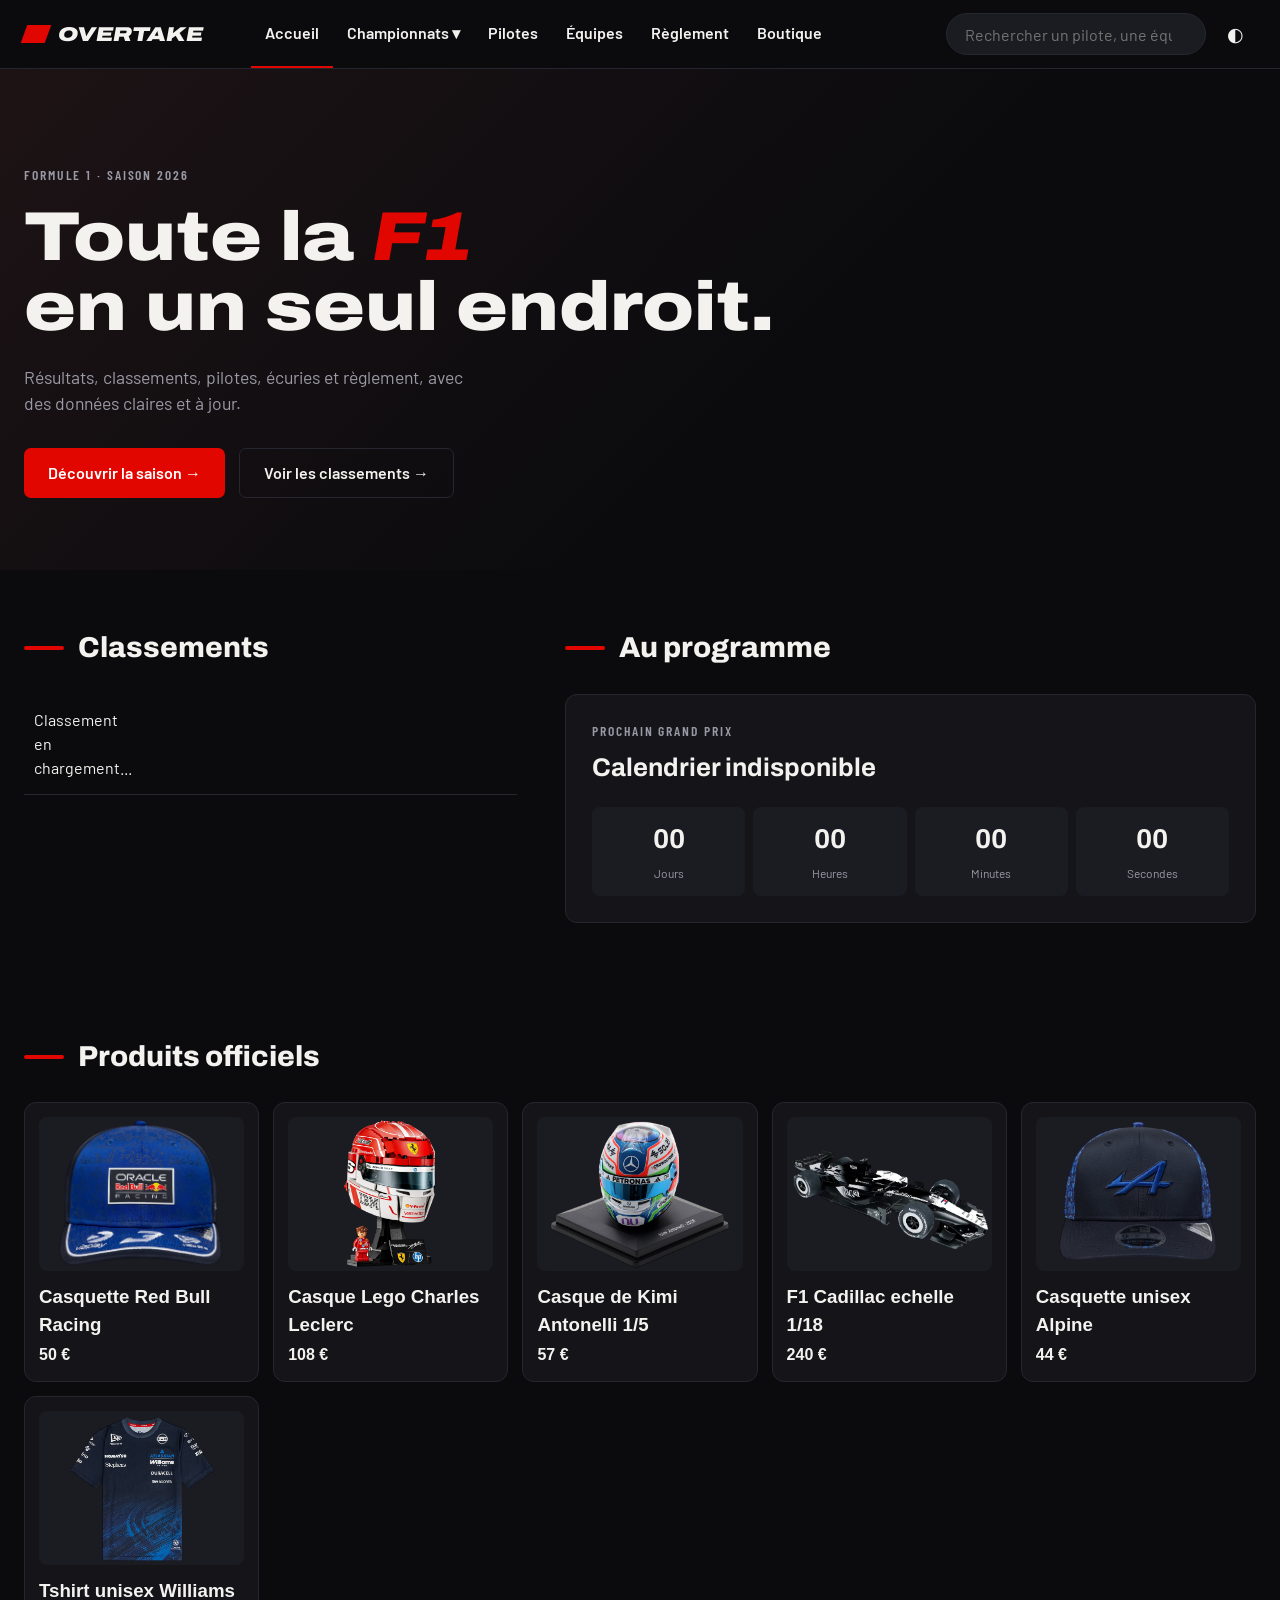
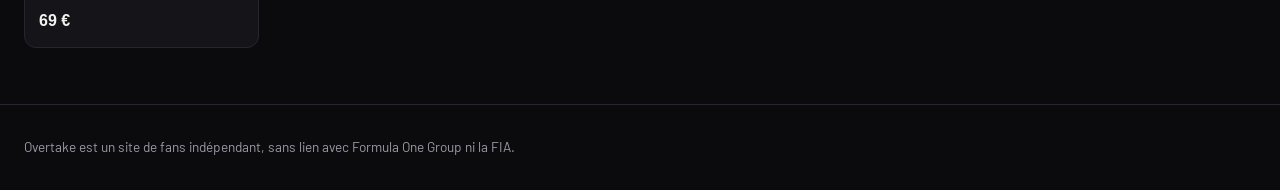
==== commit dfa4a807: "Ajout de produit pour la boutique officiel de la F1" ====
--- a/index.html
+++ b/index.html
@@ -102,6 +102,66 @@
             </div>
         </div>
     </section>
+
+
+    <!-- =====================================================
+     BOUTIQUE
+     ===================================================== -->
+    <section class="section" id="boutique">
+        <div class="container">
+            <h2 class="section-title">Produits officiels</h2>
+            <div class="products">
+                <a href="https://f1store.formula1.com/en/red-bull-racing/oracle-red-bull-racing-new-era-max-verstappen-9seventy-cap-blue-kids/t-10084261+p-020069590090661+z-9-3519022030?_ref=p-TLP:m-GRID:i-r9c0:po-27" target="_blank" rel="noopener noreferrer">
+                <article class="product">
+                    <div class="product__img"><img src="images/casquetteRedBull.png" alt="image de la casquette red bull" ></div>
+                    <h3>Casquette Red Bull Racing</h3>
+                    <p class="product__price">50 €</p>
+                </article>
+                </a>
+
+                <a href="https://f1store.formula1.com/en/scuderia-ferrari/scuderia-ferrari-hp-f1-charles-leclerc-lego-helmet/t-32753192+p-573348718358382+z-9-340554760?_ref=p-TLP:m-GRID:i-r22c0:po-66" target="_blank" rel="noopener noreferrer">
+                    <article class="product">
+                        <div class="product__img"><img src="images/casqueLegoCL16.png" alt="image du casque lego" ></div>
+                        <h3> Casque Lego Charles Leclerc</h3>
+                        <p class="product__price">108 €</p>
+                    </article>
+                </a>
+
+                <a href="https://f1store.formula1.com/en/mercedes-amg-petronas-f1-team/mercedes-kimi-antonelli-2026-season-spark-1:5-helmet/t-43085346+p-248882003265492+z-9-4157779704?_ref=p-ALP:m-GRID:i-r0c2:po-2" target="_blank" rel="noopener noreferrer">
+                    <article class="product">
+                        <div class="product__img"><img src="images/casqueKimiA.png" alt="image du casque de Kimi" ></div>
+                        <h3> Casque de Kimi Antonelli 1/5</h3>
+                        <p class="product__price">57 €</p>
+                    </article>
+                </a>
+
+                <a href="https://f1store.formula1.com/en/cadillac-f1-team/cadillac-perez-no11-australian-gp-2026-1:18-model/t-3894460099+p-79885972933649+z-9-3393222817?_ref=p-TLP:m-GRID:i-r12c0:po-36" target="_blank" rel="noopener noreferrer">
+                    <article class="product">
+                        <div class="product__img"><img src="images/f1Cadillac.png" alt="image de la f1 cadillac" ></div>
+                        <h3>F1 Cadillac echelle 1/18</h3>
+                        <p class="product__price">240 €</p>
+                    </article>
+                </a>
+
+                <a href="https://f1store.formula1.com/en/cadillac-f1-team/cadillac-perez-no11-australian-gp-2026-1:18-model/t-3894460099+p-79885972933649+z-9-3393222817?_ref=p-TLP:m-GRID:i-r12c0:po-36" target="_blank" rel="noopener noreferrer">
+                    <article class="product">
+                        <div class="product__img"><img src="images/casquetteAlpine.png" alt="image de la casquette Alpine" ></div>
+                        <h3>Casquette unisex Alpine</h3>
+                        <p class="product__price">44 €</p>
+                    </article>
+                </a>
+
+                <a href="https://f1store.formula1.com/en/williams-racing/williams-racing-new-era-replica-tech-t-shirt-navy-kids/t-32192075+p-246603511424535+z-9-2210806569?_ref=p-TLP:m-GRID:i-r7c2:po-23" target="_blank" rel="noopener noreferrer">
+                    <article class="product">
+                        <div class="product__img"><img src="images/tshirtWilliams.png" alt="image d'un tshirt Williams" ></div>
+                        <h3>Tshirt unisex Williams</h3>
+                        <p class="product__price">69 €</p>
+                    </article>
+                </a>
+
+            </div>
+        </div>
+    </section>
 </main>
 
 <footer class="footer">
--- a/css/index.css
+++ b/css/index.css
@@ -472,4 +472,18 @@
 @media (max-width: 560px) {
     .cards { grid-template-columns: 1fr; }
     .container { padding: 0 16px; }
+}
+
+.product__img {
+    aspect-ratio: 4 / 3;      /* même format pour toutes les cartes */
+    border-radius: 8px;
+    background: var(--surface-2);
+    margin-bottom: 12px;
+    overflow: hidden;
+}
+
+.product__img img {
+    width: 100%;
+    height: 100%;
+    object-fit: contain;      /* l'image entière tient dans la zone, sans être déformée */
 }
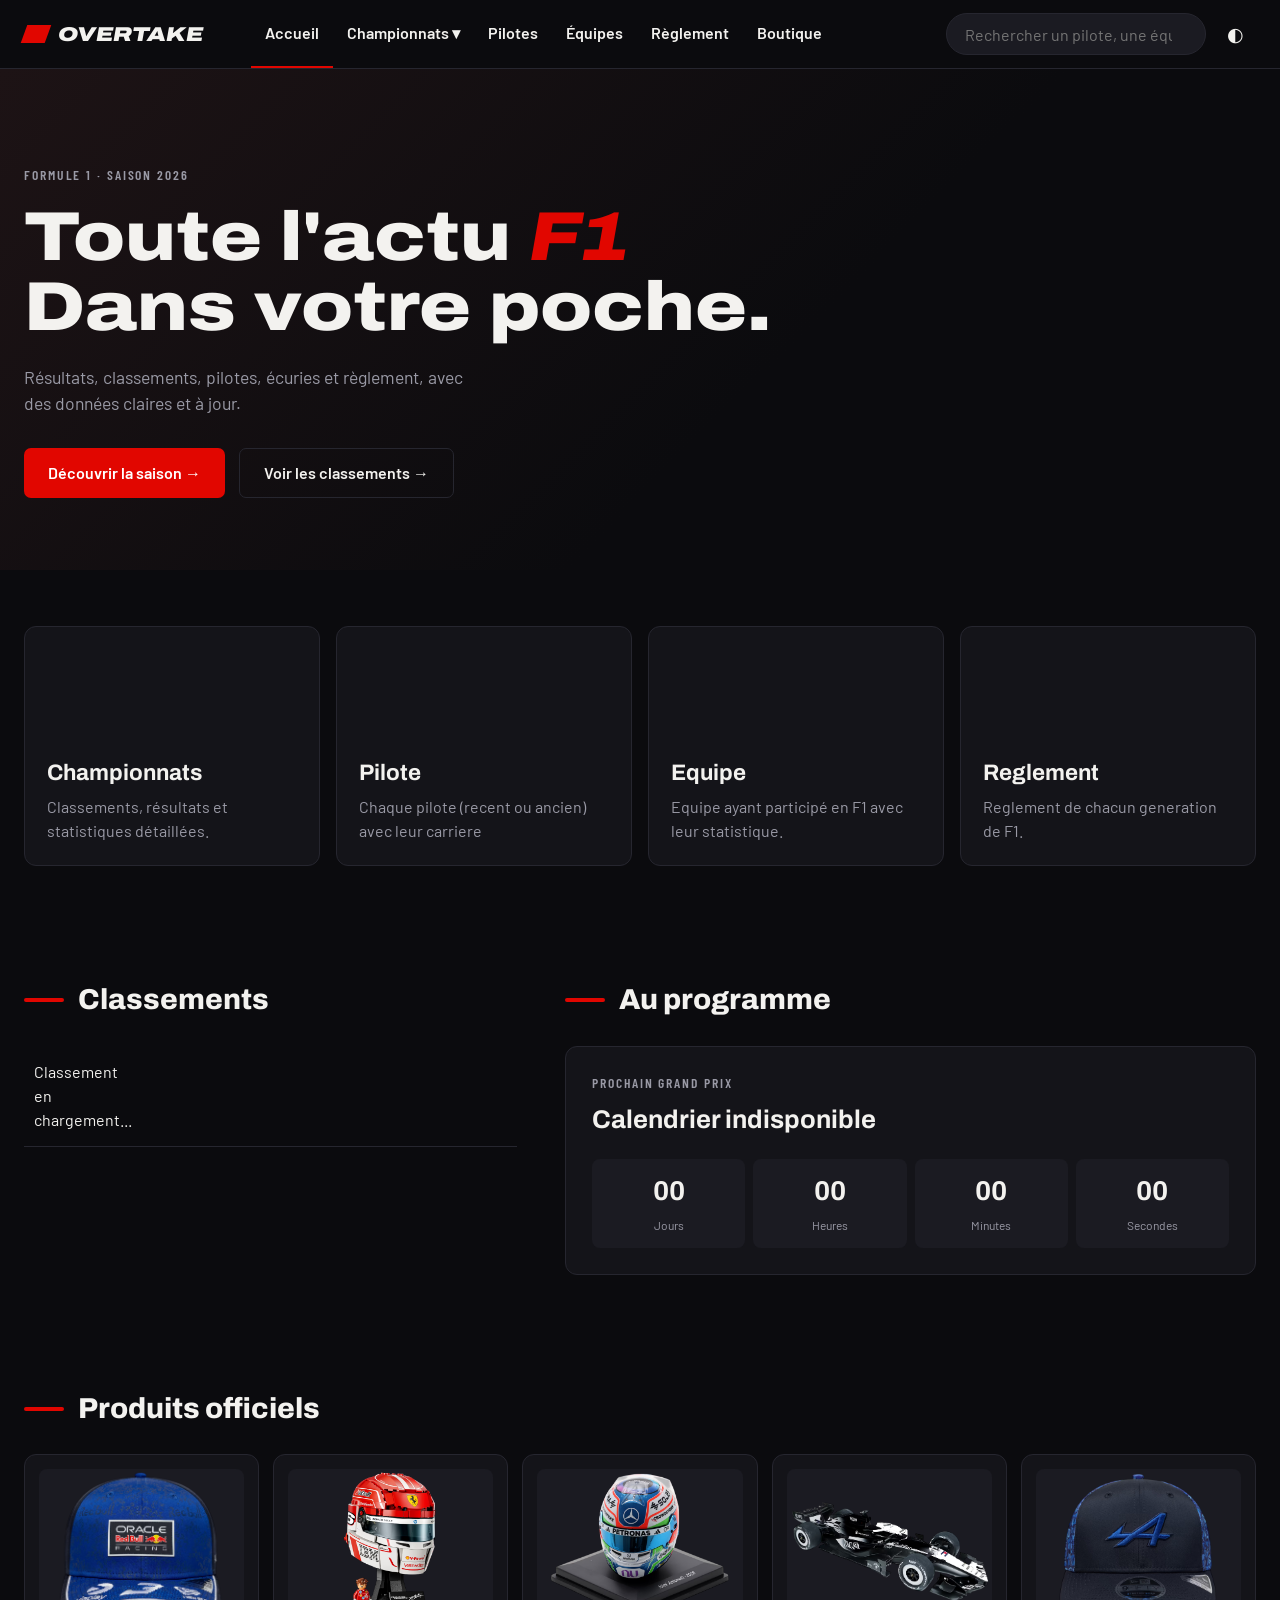
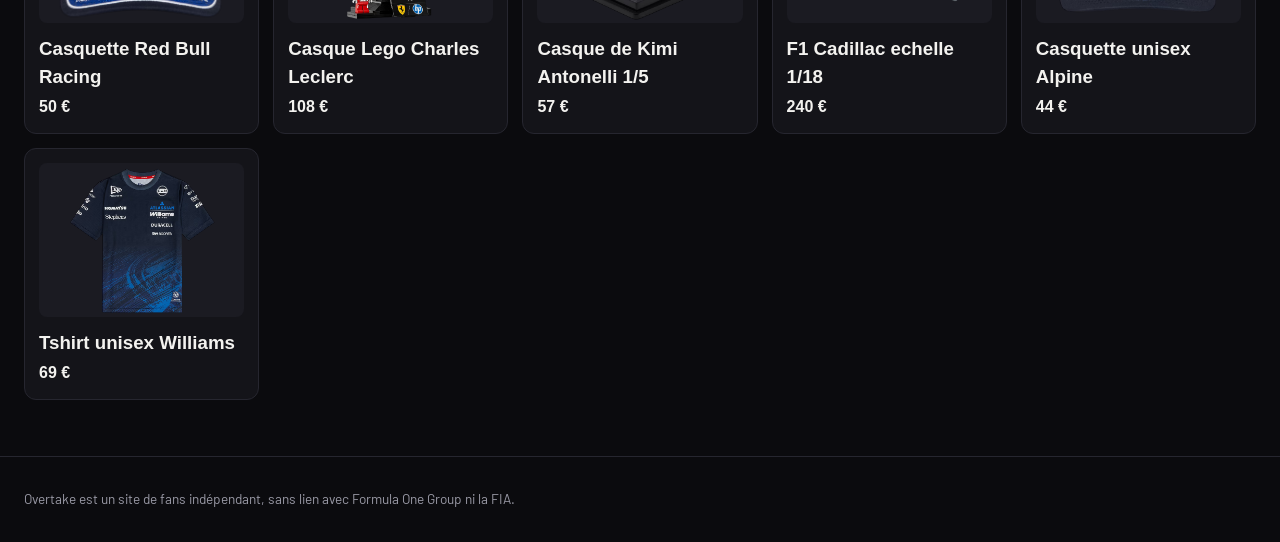
==== commit e9c30ba7: "Ajout des cartes sans image ainsi que le fichier des autres pages" ====
--- a/index.html
+++ b/index.html
@@ -40,7 +40,9 @@
         </nav>
 
         <div class="nav__tools">
-            <input type="search" class="search" placeholder="Rechercher un pilote, une équipe…">
+            <label>
+                <input type="search" class="search" placeholder="Rechercher un pilote, une équipe…">
+            </label>
             <button class="icon-btn" id="themeBtn" aria-label="Changer de thème">◐</button>
             <button class="icon-btn burger" id="burgerBtn" aria-label="Menu">☰</button>
         </div>
@@ -57,8 +59,8 @@
         <div class="container">
             <p class="eyebrow">Formule 1 · Saison 2026</p>
             <h1 class="hero__title">
-                Toute la <em>F1</em><br>
-                en un seul endroit.
+                Toute l'actu <em>F1</em><br>
+                Dans votre poche.
             </h1>
             <p class="hero__text">
                 Résultats, classements, pilotes, écuries et règlement, avec des données claires et à jour.
@@ -70,7 +72,33 @@
         </div>
     </section>
 
-
+    <!-- =====================================================
+         LES CARTES
+         ===================================================== -->
+    <section class="section">
+        <div class="container">
+            <div class="cards">
+                <a href="#" class="card">
+                    <h3>Championnats</h3>
+                    <p>Classements, résultats et statistiques détaillées.</p>
+                </a>
+                <a href="#" class="card">
+                    <h3>Pilote</h3>
+                    <p>Chaque pilote (recent ou ancien) avec leur carriere</p>
+                </a>
+                <a href="#" class="card">
+                    <h3>Equipe</h3>
+                    <p>Equipe ayant participé en F1 avec leur statistique.</p>
+                </a>
+                <a href="#" class="card">
+                    <h3>Reglement</h3>
+                    <p>Reglement de chacun generation de F1.</p>
+                </a>
+            </div>
+        </div>
+    </section>
+
+    
     <!-- =====================================================
          CLASSEMENTS + PROCHAIN GP
          ===================================================== -->
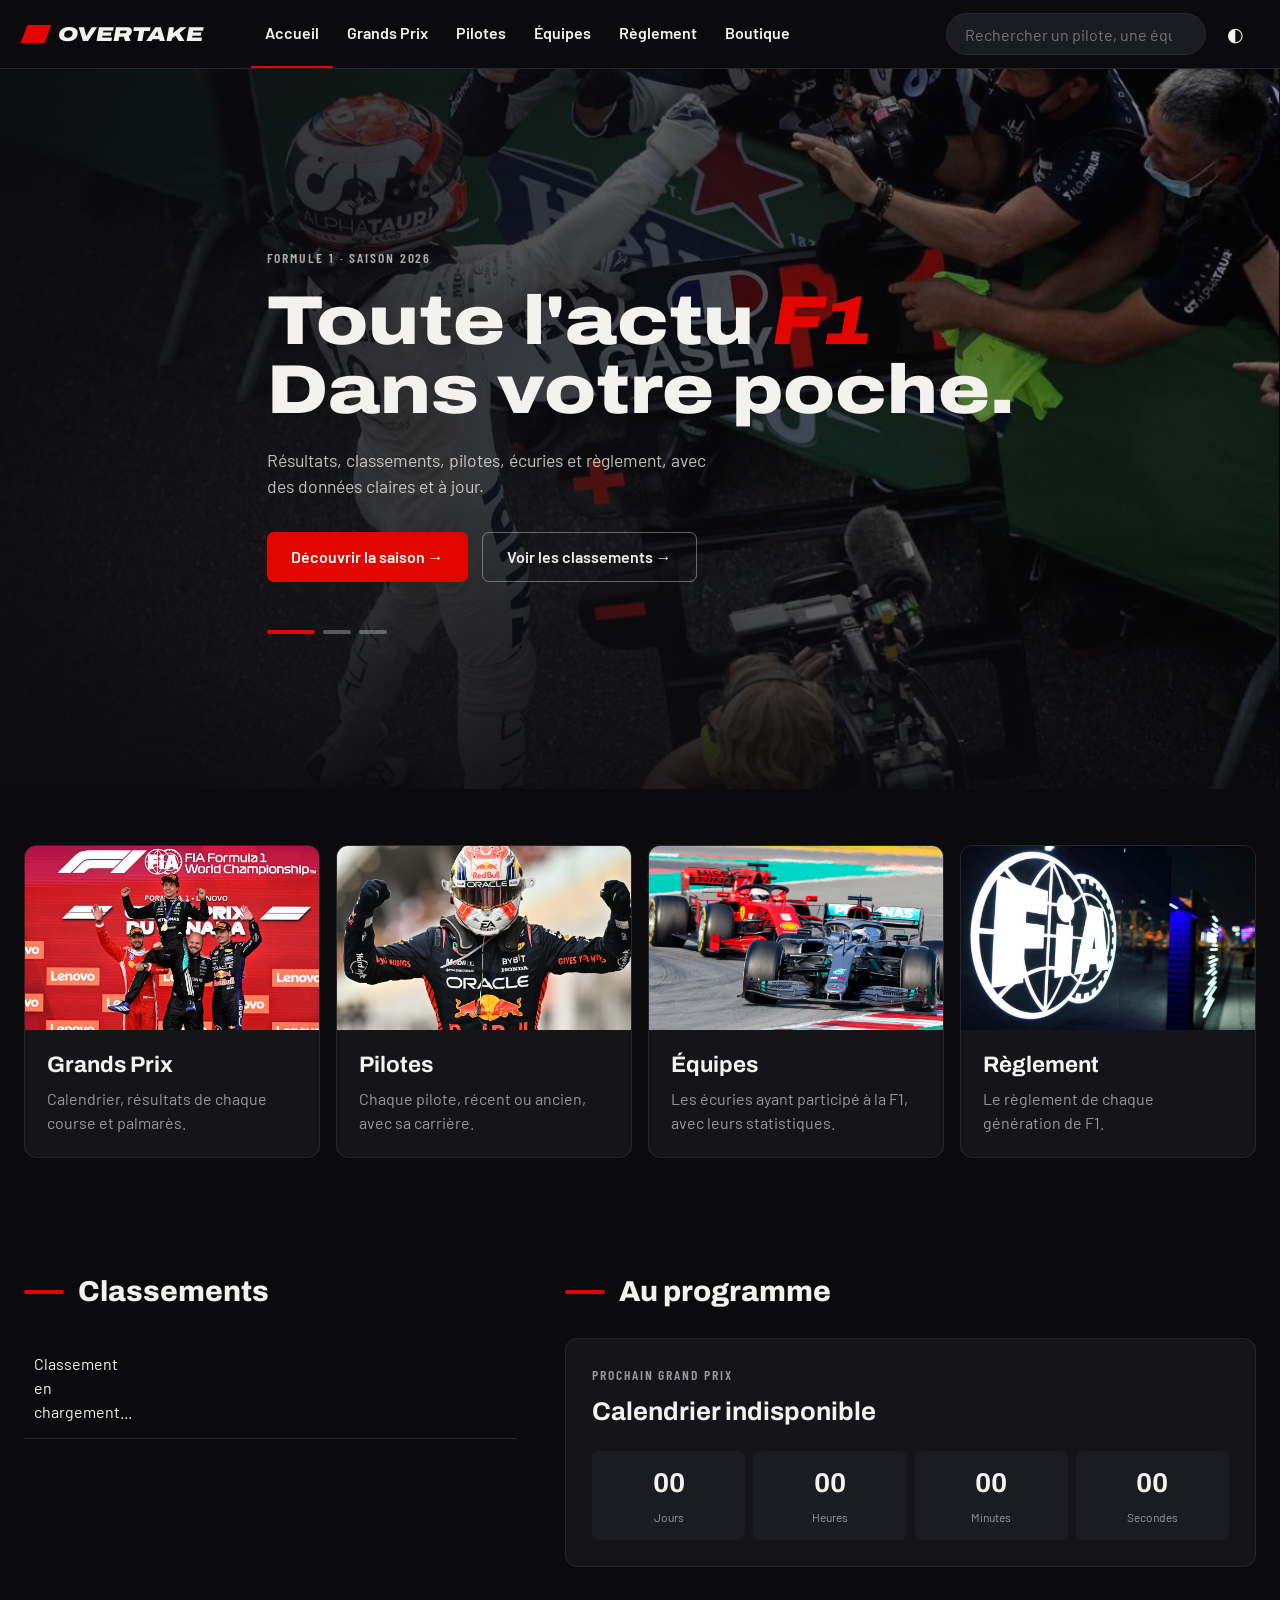
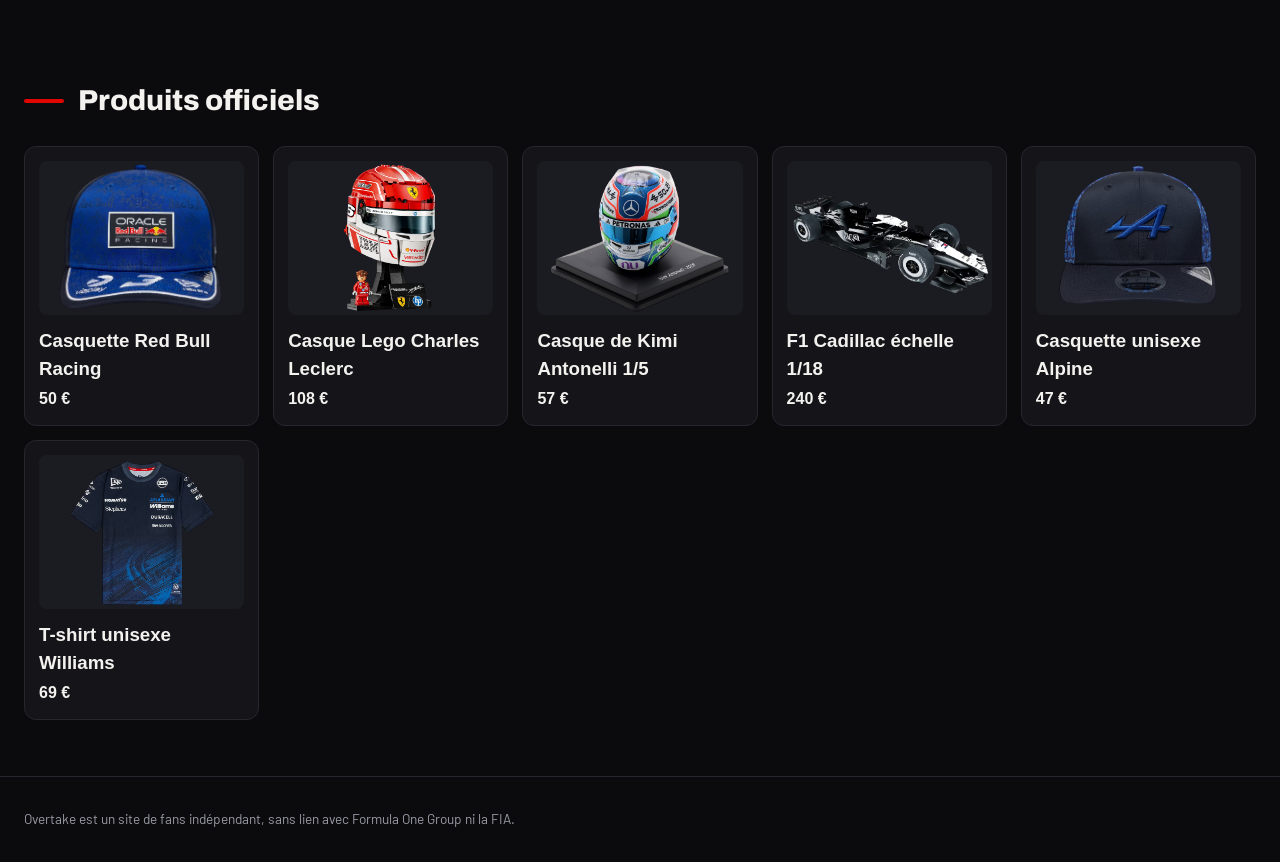
==== commit be7f3043: "Ajout de l'historique des gp ainsi que des palmares des pilotes" ====
--- a/index.html
+++ b/index.html
@@ -16,27 +16,17 @@
      ===================================================== -->
 <header class="nav">
     <div class="container nav__inner">
-        <a href="#" class="logo">
+        <a href="index.html" class="logo">
             <span class="logo__mark"></span>
             OVERTAKE
         </a>
         <nav class="nav__links" id="navLinks">
-            <a href="#" class="nav__link is-active">Accueil</a>
-            <!-- Un lien avec menu déroulant -->
-            <div class="nav__item">
-                <button class="nav__link">Championnats ▾</button>
-                <div class="dropdown">
-                    <a href="#">Classement pilotes</a>
-                    <a href="#">Classement constructeurs</a>
-                    <a href="#">Calendrier 2026</a>
-                </div>
-            </div>
-
-            <!-- TODO : refais la même chose pour Pilotes, Équipes et Règlement -->
-            <a href="#" class="nav__link">Pilotes</a>
-            <a href="#" class="nav__link">Équipes</a>
-            <a href="#" class="nav__link">Règlement</a>
-            <a href="#boutique" class="nav__link">Boutique</a>
+            <a href="index.html" class="nav__link is-active">Accueil</a>
+            <a href="gp.html" class="nav__link">Grands Prix</a>
+            <a href="pilote.html" class="nav__link">Pilotes</a>
+            <a href="equipe.html" class="nav__link">Équipes</a>
+            <a href="reglement.html" class="nav__link">Règlement</a>
+            <a href="https://f1store2.formula1.com/fr/" class="nav__link" target="_blank" rel="noopener noreferrer">Boutique</a>
         </nav>
 
         <div class="nav__tools">
@@ -56,6 +46,14 @@
          HERO
          ===================================================== -->
     <section class="hero">
+        <!-- Images de fond du diaporama : ajoute ou enlève des <img> ici.
+             La première doit avoir la classe "is-active". -->
+        <div class="hero__slides" aria-hidden="true">
+            <img src="images/hero/gaslyP1.jpg" alt="" class="hero__slide is-active">
+            <img src="images/hero/schumacherP1.jpg" alt="" class="hero__slide">
+            <img src="images/hero/verstappenTrophé.jpg" alt="" class="hero__slide">
+        </div>
+
         <div class="container">
             <p class="eyebrow">Formule 1 · Saison 2026</p>
             <h1 class="hero__title">
@@ -66,9 +64,12 @@
                 Résultats, classements, pilotes, écuries et règlement, avec des données claires et à jour.
             </p>
             <div class="hero__buttons">
-                <a href="#programme" class="btn btn--primary">Découvrir la saison →</a>
+                <a href="gp.html" class="btn btn--primary">Découvrir la saison →</a>
                 <a href="#classements" class="btn btn--ghost">Voir les classements →</a>
             </div>
+
+            <!-- Les petits points sont créés par index.js -->
+            <div class="hero__dots" id="heroDots"></div>
         </div>
     </section>
 
@@ -78,27 +79,31 @@
     <section class="section">
         <div class="container">
             <div class="cards">
-                <a href="#" class="card">
-                    <h3>Championnats</h3>
-                    <p>Classements, résultats et statistiques détaillées.</p>
-                </a>
-                <a href="#" class="card">
-                    <h3>Pilote</h3>
-                    <p>Chaque pilote (recent ou ancien) avec leur carriere</p>
-                </a>
-                <a href="#" class="card">
-                    <h3>Equipe</h3>
-                    <p>Equipe ayant participé en F1 avec leur statistique.</p>
-                </a>
-                <a href="#" class="card">
-                    <h3>Reglement</h3>
-                    <p>Reglement de chacun generation de F1.</p>
-                </a>
-            </div>
-        </div>
-    </section>
-
-    
+                <a href="gp.html" class="card">
+                    <img src="images/podium.jpg" alt="Podium d'un Grand Prix de F1">
+                    <h3>Grands Prix</h3>
+                    <p>Calendrier, résultats de chaque course et palmarès.</p>
+                </a>
+                <a href="pilote.html" class="card">
+                    <img src="images/max.jpg" alt="Max Verstappen qui célèbre une victoire">
+                    <h3>Pilotes</h3>
+                    <p>Chaque pilote, récent ou ancien, avec sa carrière.</p>
+                </a>
+                <a href="equipe.html" class="card">
+                    <img src="images/mercVsFefe.jpg" alt="Une Ferrari et une Mercedes en piste">
+                    <h3>Équipes</h3>
+                    <p>Les écuries ayant participé à la F1, avec leurs statistiques.</p>
+                </a>
+                <a href="reglement.html" class="card">
+                    <img src="images/fia.jpg" alt="Logo de la FIA">
+                    <h3>Règlement</h3>
+                    <p>Le règlement de chaque génération de F1.</p>
+                </a>
+            </div>
+        </div>
+    </section>
+
+
     <!-- =====================================================
          CLASSEMENTS + PROCHAIN GP
          ===================================================== -->
@@ -139,54 +144,48 @@
         <div class="container">
             <h2 class="section-title">Produits officiels</h2>
             <div class="products">
-                <a href="https://f1store.formula1.com/en/red-bull-racing/oracle-red-bull-racing-new-era-max-verstappen-9seventy-cap-blue-kids/t-10084261+p-020069590090661+z-9-3519022030?_ref=p-TLP:m-GRID:i-r9c0:po-27" target="_blank" rel="noopener noreferrer">
-                <article class="product">
-                    <div class="product__img"><img src="images/casquetteRedBull.png" alt="image de la casquette red bull" ></div>
-                    <h3>Casquette Red Bull Racing</h3>
-                    <p class="product__price">50 €</p>
-                </article>
-                </a>
-
-                <a href="https://f1store.formula1.com/en/scuderia-ferrari/scuderia-ferrari-hp-f1-charles-leclerc-lego-helmet/t-32753192+p-573348718358382+z-9-340554760?_ref=p-TLP:m-GRID:i-r22c0:po-66" target="_blank" rel="noopener noreferrer">
-                    <article class="product">
-                        <div class="product__img"><img src="images/casqueLegoCL16.png" alt="image du casque lego" ></div>
-                        <h3> Casque Lego Charles Leclerc</h3>
+                <a href="https://f1store.formula1.com/en/red-bull-racing/oracle-red-bull-racing-new-era-max-verstappen-9seventy-cap-blue-kids/t-10084261+p-020069590090661+z-9-3519022030" target="_blank" rel="noopener noreferrer">
+                    <article class="product">
+                        <div class="product__img"><img src="images/casquetteRedBull.png" alt="Casquette Red Bull Racing"></div>
+                        <h3>Casquette Red Bull Racing</h3>
+                        <p class="product__price">50 €</p>
+                    </article>
+                </a>
+                <a href="https://f1store.formula1.com/en/scuderia-ferrari/scuderia-ferrari-hp-f1-charles-leclerc-lego-helmet/t-32753192+p-573348718358382+z-9-340554760" target="_blank" rel="noopener noreferrer">
+                    <article class="product">
+                        <div class="product__img"><img src="images/casqueLegoCL16.png" alt="Casque Lego de Charles Leclerc"></div>
+                        <h3>Casque Lego Charles Leclerc</h3>
                         <p class="product__price">108 €</p>
                     </article>
                 </a>
-
-                <a href="https://f1store.formula1.com/en/mercedes-amg-petronas-f1-team/mercedes-kimi-antonelli-2026-season-spark-1:5-helmet/t-43085346+p-248882003265492+z-9-4157779704?_ref=p-ALP:m-GRID:i-r0c2:po-2" target="_blank" rel="noopener noreferrer">
-                    <article class="product">
-                        <div class="product__img"><img src="images/casqueKimiA.png" alt="image du casque de Kimi" ></div>
-                        <h3> Casque de Kimi Antonelli 1/5</h3>
+                <a href="https://f1store.formula1.com/en/mercedes-amg-petronas-f1-team/mercedes-kimi-antonelli-2026-season-spark-1:5-helmet/t-43085346+p-248882003265492+z-9-4157779704" target="_blank" rel="noopener noreferrer">
+                    <article class="product">
+                        <div class="product__img"><img src="images/casqueKimiA.png" alt="Casque de Kimi Antonelli à l'échelle 1/5"></div>
+                        <h3>Casque de Kimi Antonelli 1/5</h3>
                         <p class="product__price">57 €</p>
                     </article>
                 </a>
-
-                <a href="https://f1store.formula1.com/en/cadillac-f1-team/cadillac-perez-no11-australian-gp-2026-1:18-model/t-3894460099+p-79885972933649+z-9-3393222817?_ref=p-TLP:m-GRID:i-r12c0:po-36" target="_blank" rel="noopener noreferrer">
-                    <article class="product">
-                        <div class="product__img"><img src="images/f1Cadillac.png" alt="image de la f1 cadillac" ></div>
-                        <h3>F1 Cadillac echelle 1/18</h3>
+                <a href="https://f1store.formula1.com/en/cadillac-f1-team/cadillac-perez-no11-australian-gp-2026-1:18-model/t-3894460099+p-79885972933649+z-9-3393222817" target="_blank" rel="noopener noreferrer">
+                    <article class="product">
+                        <div class="product__img"><img src="images/f1Cadillac.png" alt="Miniature de la F1 Cadillac"></div>
+                        <h3>F1 Cadillac échelle 1/18</h3>
                         <p class="product__price">240 €</p>
                     </article>
                 </a>
-
-                <a href="https://f1store.formula1.com/en/cadillac-f1-team/cadillac-perez-no11-australian-gp-2026-1:18-model/t-3894460099+p-79885972933649+z-9-3393222817?_ref=p-TLP:m-GRID:i-r12c0:po-36" target="_blank" rel="noopener noreferrer">
-                    <article class="product">
-                        <div class="product__img"><img src="images/casquetteAlpine.png" alt="image de la casquette Alpine" ></div>
-                        <h3>Casquette unisex Alpine</h3>
-                        <p class="product__price">44 €</p>
-                    </article>
-                </a>
-
-                <a href="https://f1store.formula1.com/en/williams-racing/williams-racing-new-era-replica-tech-t-shirt-navy-kids/t-32192075+p-246603511424535+z-9-2210806569?_ref=p-TLP:m-GRID:i-r7c2:po-23" target="_blank" rel="noopener noreferrer">
-                    <article class="product">
-                        <div class="product__img"><img src="images/tshirtWilliams.png" alt="image d'un tshirt Williams" ></div>
-                        <h3>Tshirt unisex Williams</h3>
+                <a href="https://f1store2.formula1.com/fr/alpine/casquette-unisexe-alpine-f1-team-new-era-9fifty-imprim%C3%A9-int%C3%A9gral/t-32982979+p-241169032668516+z-9-3485077271?_ref=p-TLP:m-GRID:i-r4c1:po-13" target="_blank" rel="noopener noreferrer">
+                    <article class="product">
+                        <div class="product__img"><img src="images/casquetteAlpine.png" alt="Casquette Alpine"></div>
+                        <h3>Casquette unisexe Alpine</h3>
+                        <p class="product__price">47 €</p>
+                    </article>
+                </a>
+                <a href="https://f1store.formula1.com/en/williams-racing/williams-racing-new-era-replica-tech-t-shirt-navy-kids/t-32192075+p-246603511424535+z-9-2210806569" target="_blank" rel="noopener noreferrer">
+                    <article class="product">
+                        <div class="product__img"><img src="images/tshirtWilliams.png" alt="T-shirt Williams Racing"></div>
+                        <h3>T-shirt unisexe Williams</h3>
                         <p class="product__price">69 €</p>
                     </article>
                 </a>
-
             </div>
         </div>
     </section>
--- a/css/index.css
+++ b/css/index.css
@@ -1,7 +1,11 @@
-/* =========================================================
-   1. VARIABLES (couleurs, polices…)
-   Change une valeur ici, elle change partout sur le site.
-   ========================================================= */
+/*
+Nom du fichier : index.css
+Auteur : Baptiste Wagée
+Date de création : 03 Novembre 2026
+Version : 1.3
+*/
+
+
 :root {
     --bg: #0b0b0e;          /* fond de la page */
     --surface: #141419;     /* fond des cartes */
@@ -264,9 +268,91 @@
    5. HERO
    ========================================================= */
 .hero {
+    position: relative;
+    overflow: hidden;
+    isolation: isolate;              /* les images restent derrière le texte */
+    display: flex;
+    align-items: center;
+    min-height: clamp(520px, 80vh, 780px);
     padding: 96px 0 72px;
-    /* TODO : remplace ce dégradé par ton image de fond */
-    background: linear-gradient(135deg, #1d1315, #0b0b0e 60%);
+    background: #0b0b0e;             /* au cas où les images ne chargent pas */
+    color: #f3f2ef;                  /* texte toujours clair, même en thème clair */
+}
+
+/* --- Diaporama d'images en fond --- */
+.hero__slides {
+    position: absolute;
+    inset: 0;
+    z-index: -2;
+}
+
+.hero__slide {
+    position: absolute;
+    inset: 0;
+    width: 100%;
+    height: 100%;
+    object-fit: cover;               /* l'image remplit tout sans être déformée */
+    opacity: 0;
+    transform: scale(1.08);
+    transition: opacity 1.2s ease, transform 7s linear;
+}
+
+.hero__slide.is-active {
+    opacity: 1;
+    transform: scale(1);             /* léger zoom arrière pendant qu'elle est affichée */
+}
+
+/* Voile sombre par-dessus les images pour que le texte reste lisible */
+.hero::before {
+    content: "";
+    position: absolute;
+    inset: 0;
+    z-index: -1;
+    background:
+            linear-gradient(90deg, rgba(11, 11, 14, 0.92) 0%, rgba(11, 11, 14, 0.7) 45%, rgba(11, 11, 14, 0.25) 100%),
+            linear-gradient(0deg, rgba(11, 11, 14, 0.7) 0%, transparent 40%);
+}
+
+.hero .eyebrow {
+    color: rgba(243, 242, 239, 0.7);
+}
+
+.hero .btn--ghost {
+    color: #f3f2ef;
+    border-color: rgba(255, 255, 255, 0.35);
+}
+
+.hero .btn--ghost:hover {
+    background: rgba(255, 255, 255, 0.1);
+}
+
+/* --- Petits points sous les boutons --- */
+.hero__dots {
+    display: flex;
+    gap: 8px;
+    margin-top: 48px;
+}
+
+.hero__dot {
+    width: 28px;
+    height: 4px;
+    padding: 0;
+    border: 0;
+    border-radius: 2px;
+    background: rgba(255, 255, 255, 0.3);
+    cursor: pointer;
+    transition: width 0.3s, background 0.3s;
+}
+
+.hero__dot.is-active {
+    width: 48px;
+    background: var(--accent);
+}
+
+/* Si l'utilisateur a désactivé les animations sur son appareil */
+@media (prefers-reduced-motion: reduce) {
+    .hero__slide { transition: opacity 0.6s ease; transform: none; }
+    .hero__slide.is-active { transform: none; }
 }
 
 .hero__title {
@@ -284,7 +370,7 @@
 
 .hero__text {
     max-width: 46ch;
-    color: var(--muted);
+    color: rgba(243, 242, 239, 0.78);
     font-size: 1.1rem;
 }
 
@@ -303,28 +389,44 @@
     grid-template-columns: repeat(4, 1fr);
     gap: 16px;
 }
-
 .card {
-    min-height: 240px;
-    padding: 22px;
+    display: flex;
+    flex-direction: column;
+    overflow: hidden;              /* l'image ne dépasse pas des coins arrondis */
     border-radius: 12px;
     background: var(--surface);
     border: 1px solid var(--line);
-    display: flex;
-    flex-direction: column;
-    justify-content: flex-end;   /* texte collé en bas de la carte */
+    transition: border-color 0.2s, transform 0.2s;
+}
+
+.card img {
+    display: block;
+    width: 100%;
+    aspect-ratio: 16 / 10;         /* toutes les images ont la même taille */
+    object-fit: cover;             /* recadre sans déformer */
+    transition: transform 0.4s;
 }
 
 .card h3 {
     font-family: var(--font-title);
     font-size: 1.4rem;
-    margin-bottom: 6px;
+    margin: 18px 22px 6px;
 }
 
 .card p {
     color: var(--muted);
-}
-
+    margin: 0 22px 22px;
+}
+
+/* Survol : la carte monte un peu, la bordure devient rouge, l'image zoome */
+.card:hover {
+    transform: translateY(-4px);
+    border-color: var(--accent);
+}
+
+.card:hover img {
+    transform: scale(1.06);
+}
 /* =========================================================
    7. CLASSEMENTS + PROCHAIN GP
    ========================================================= */
